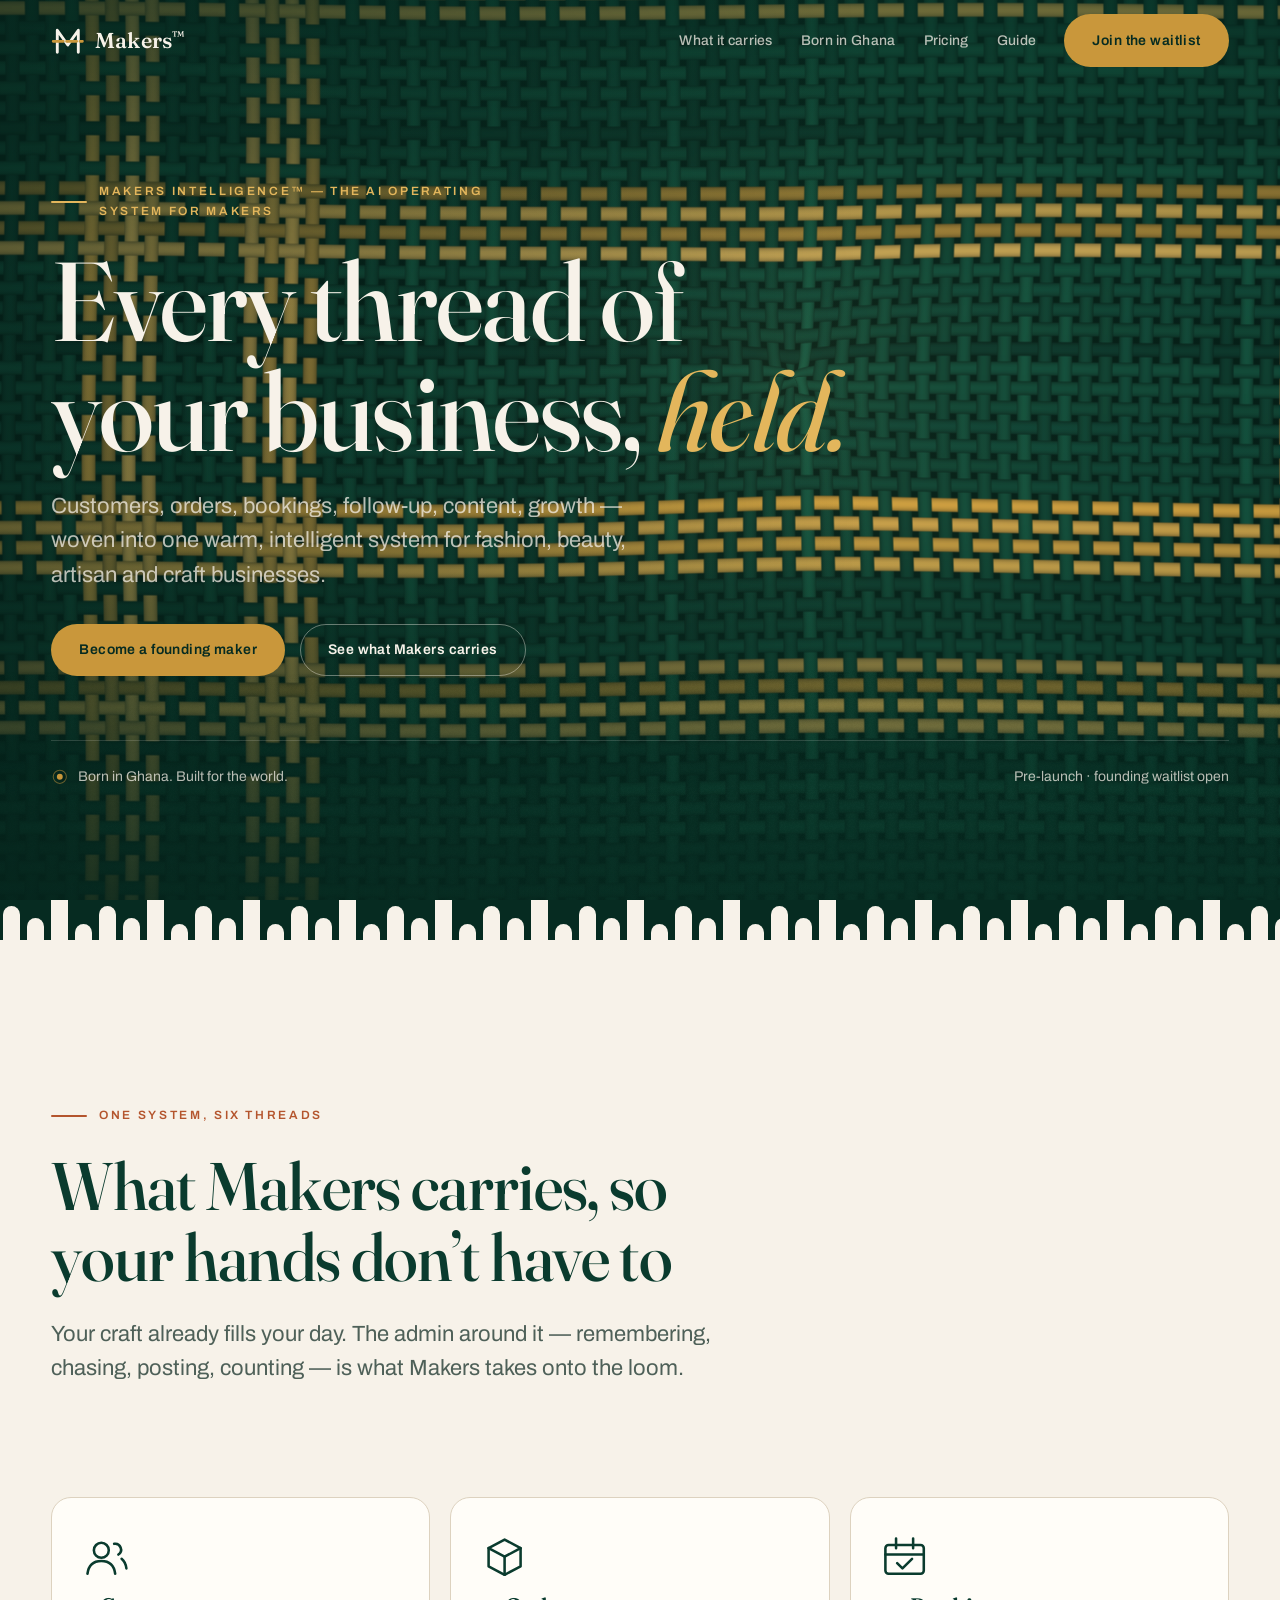
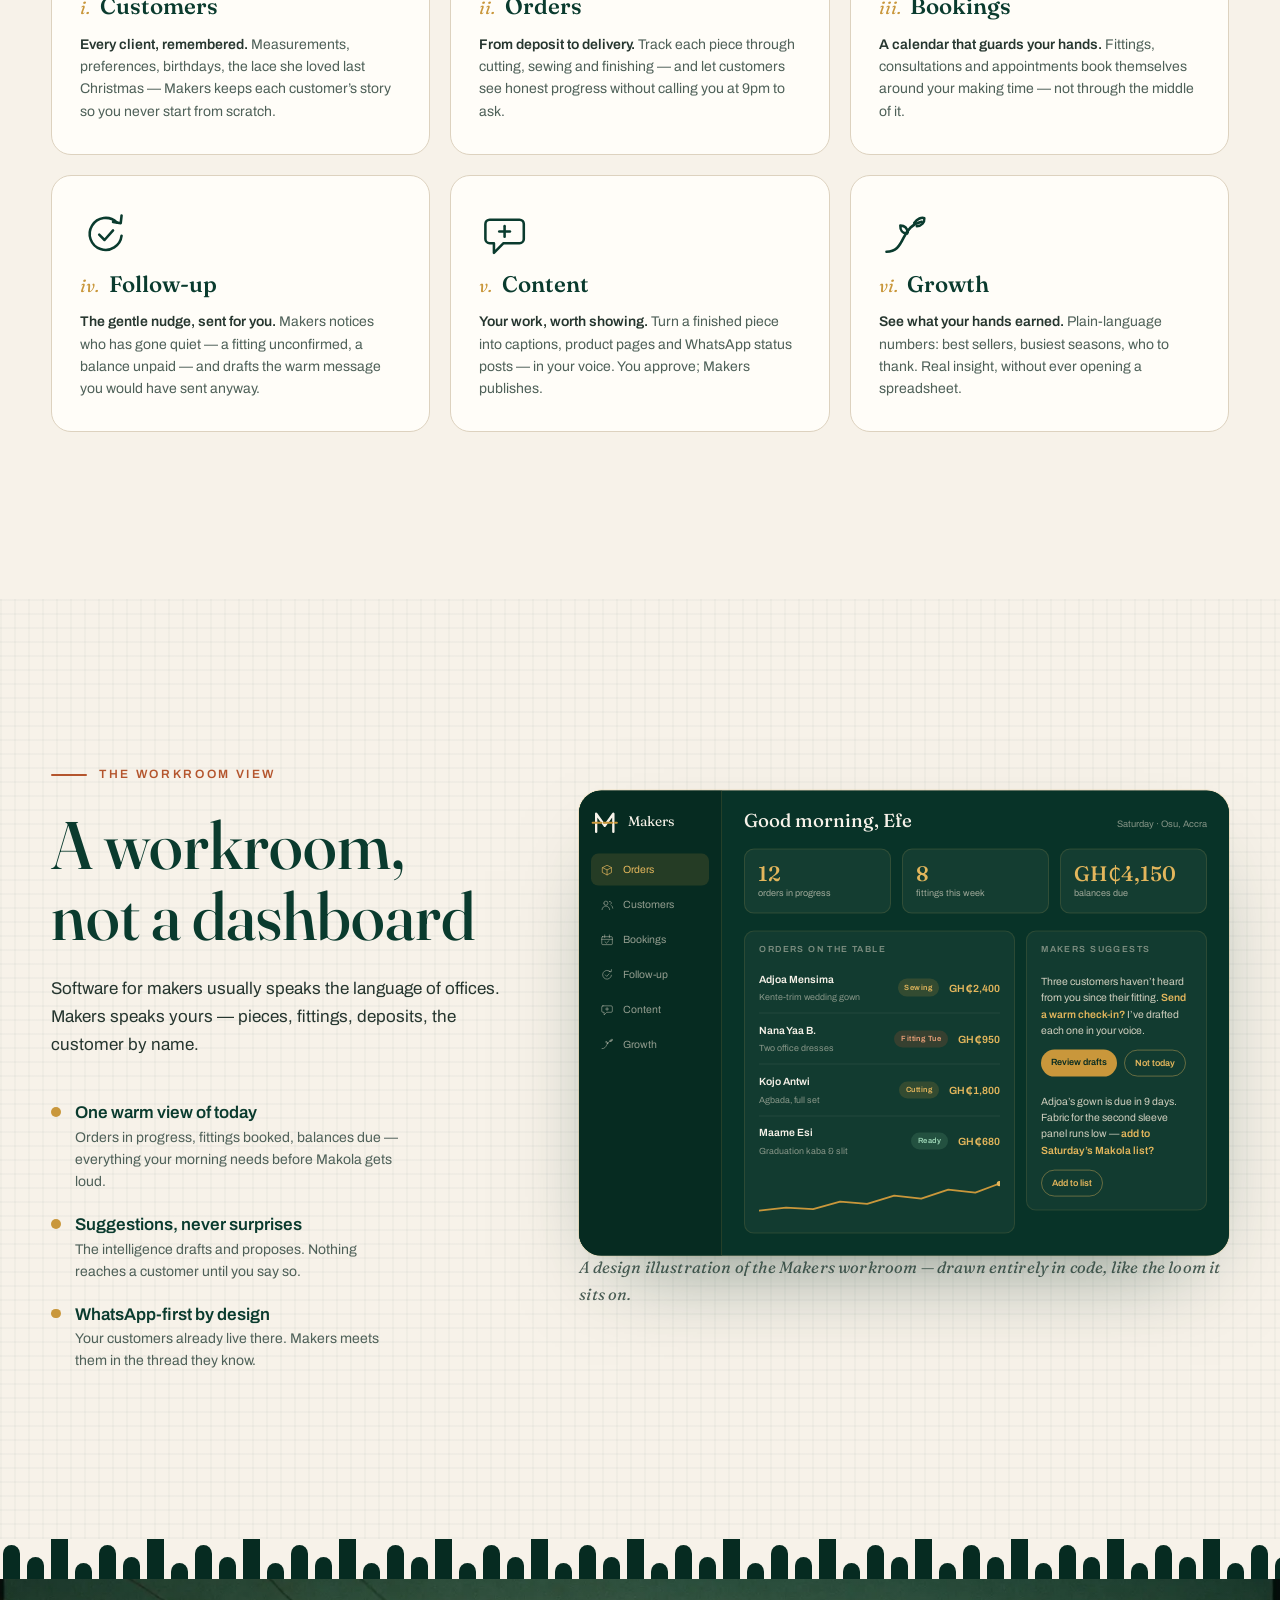
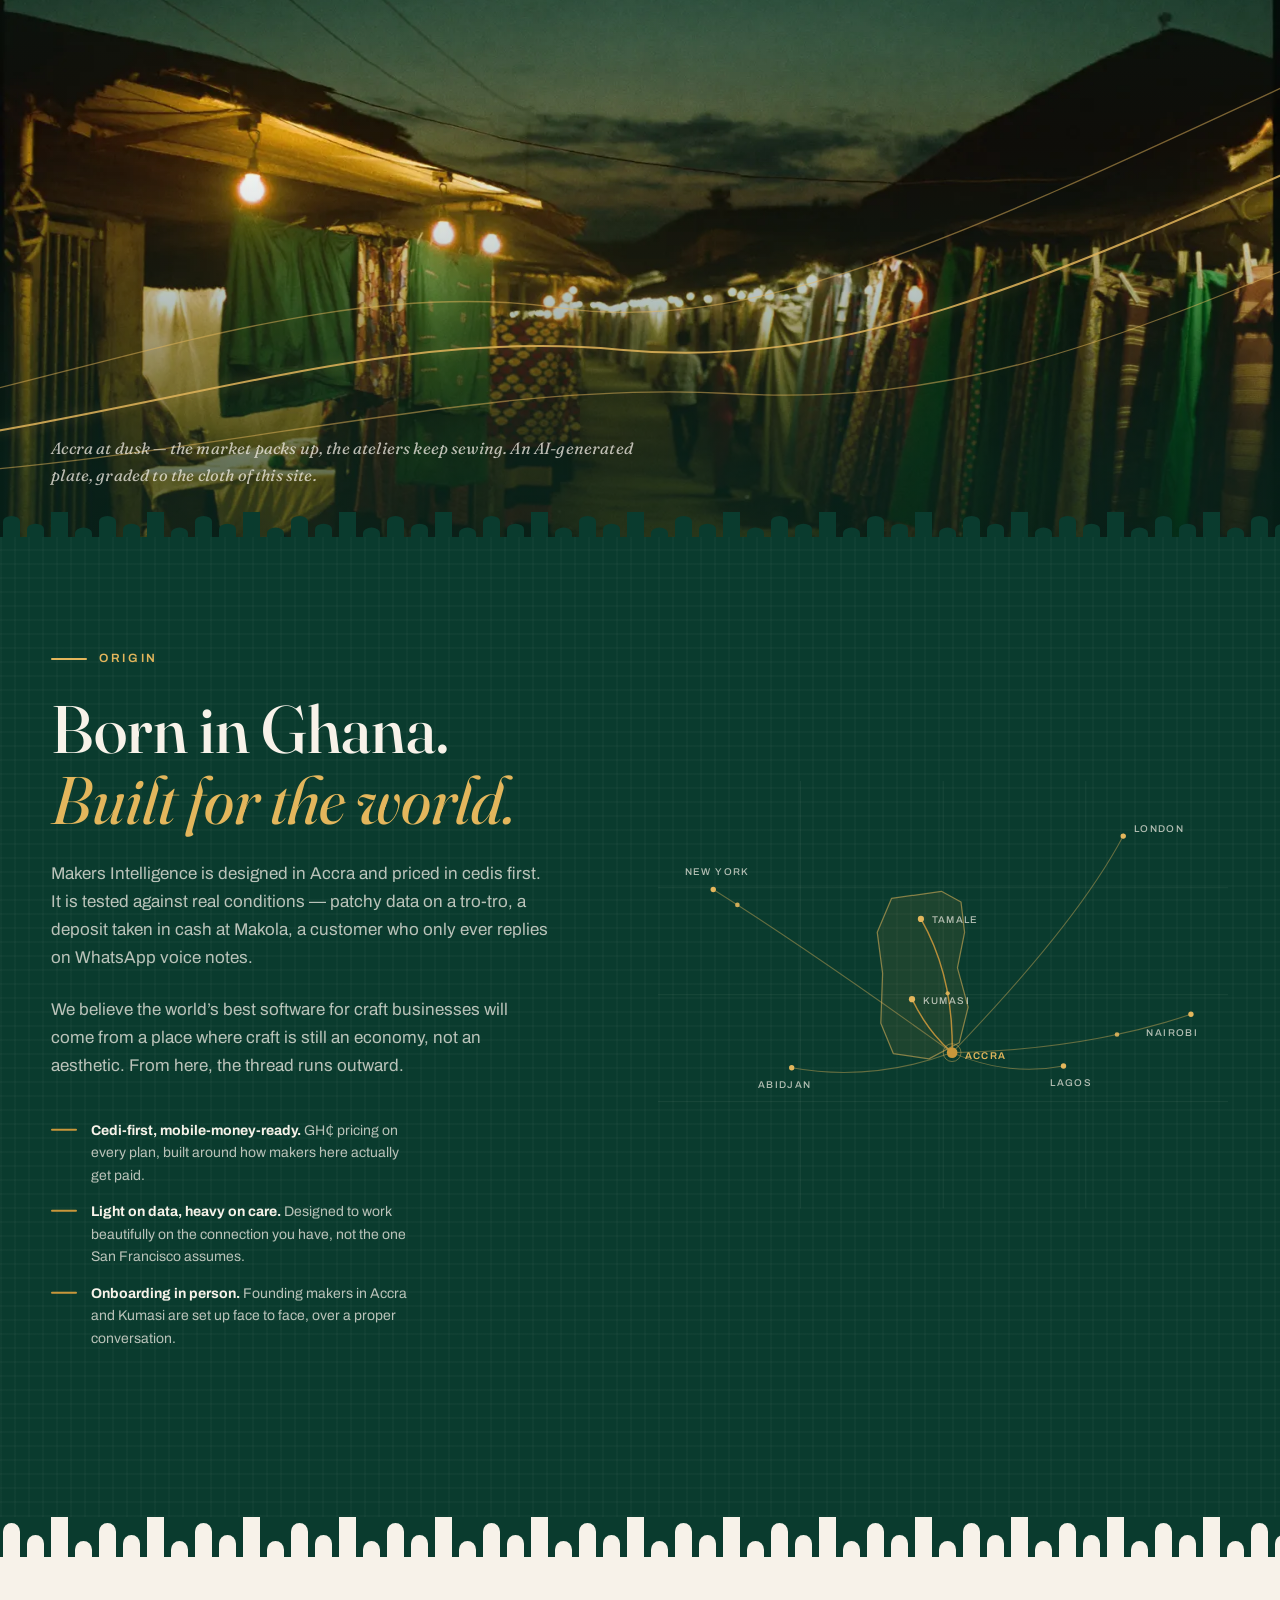
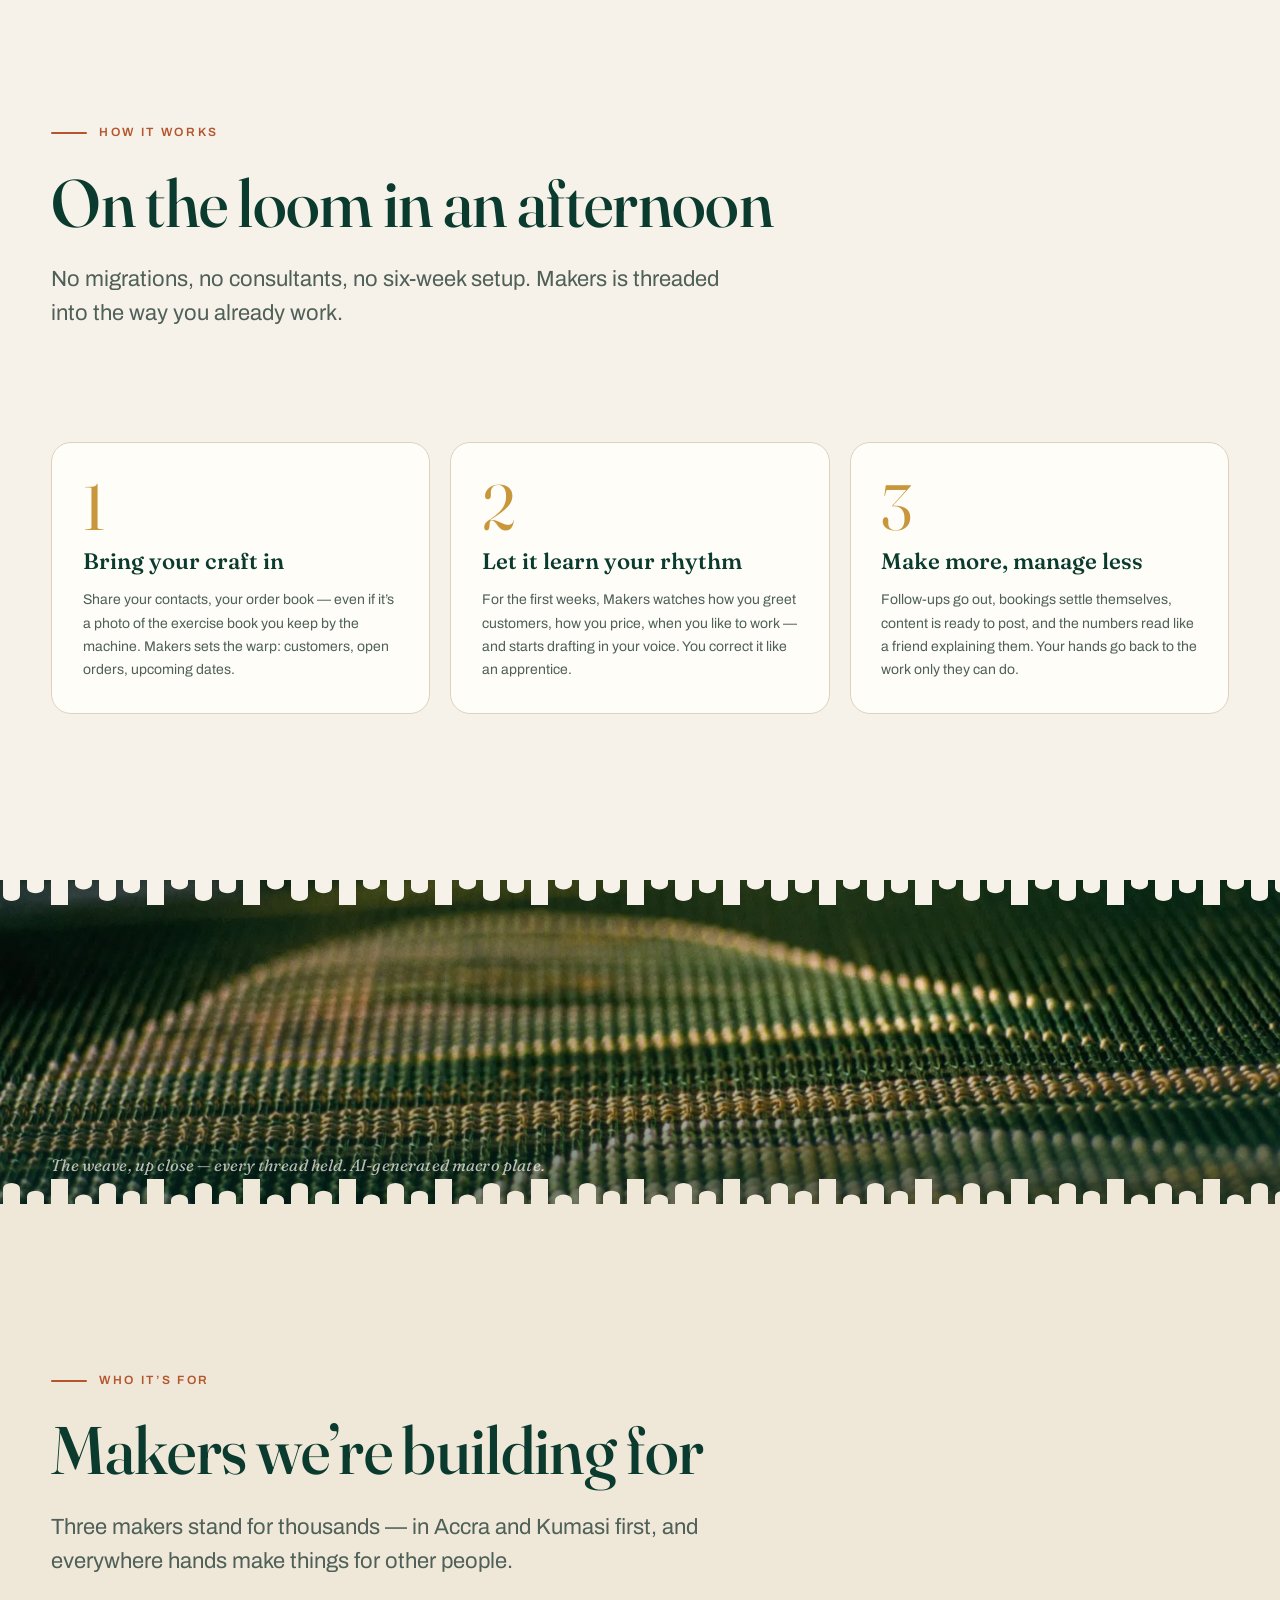
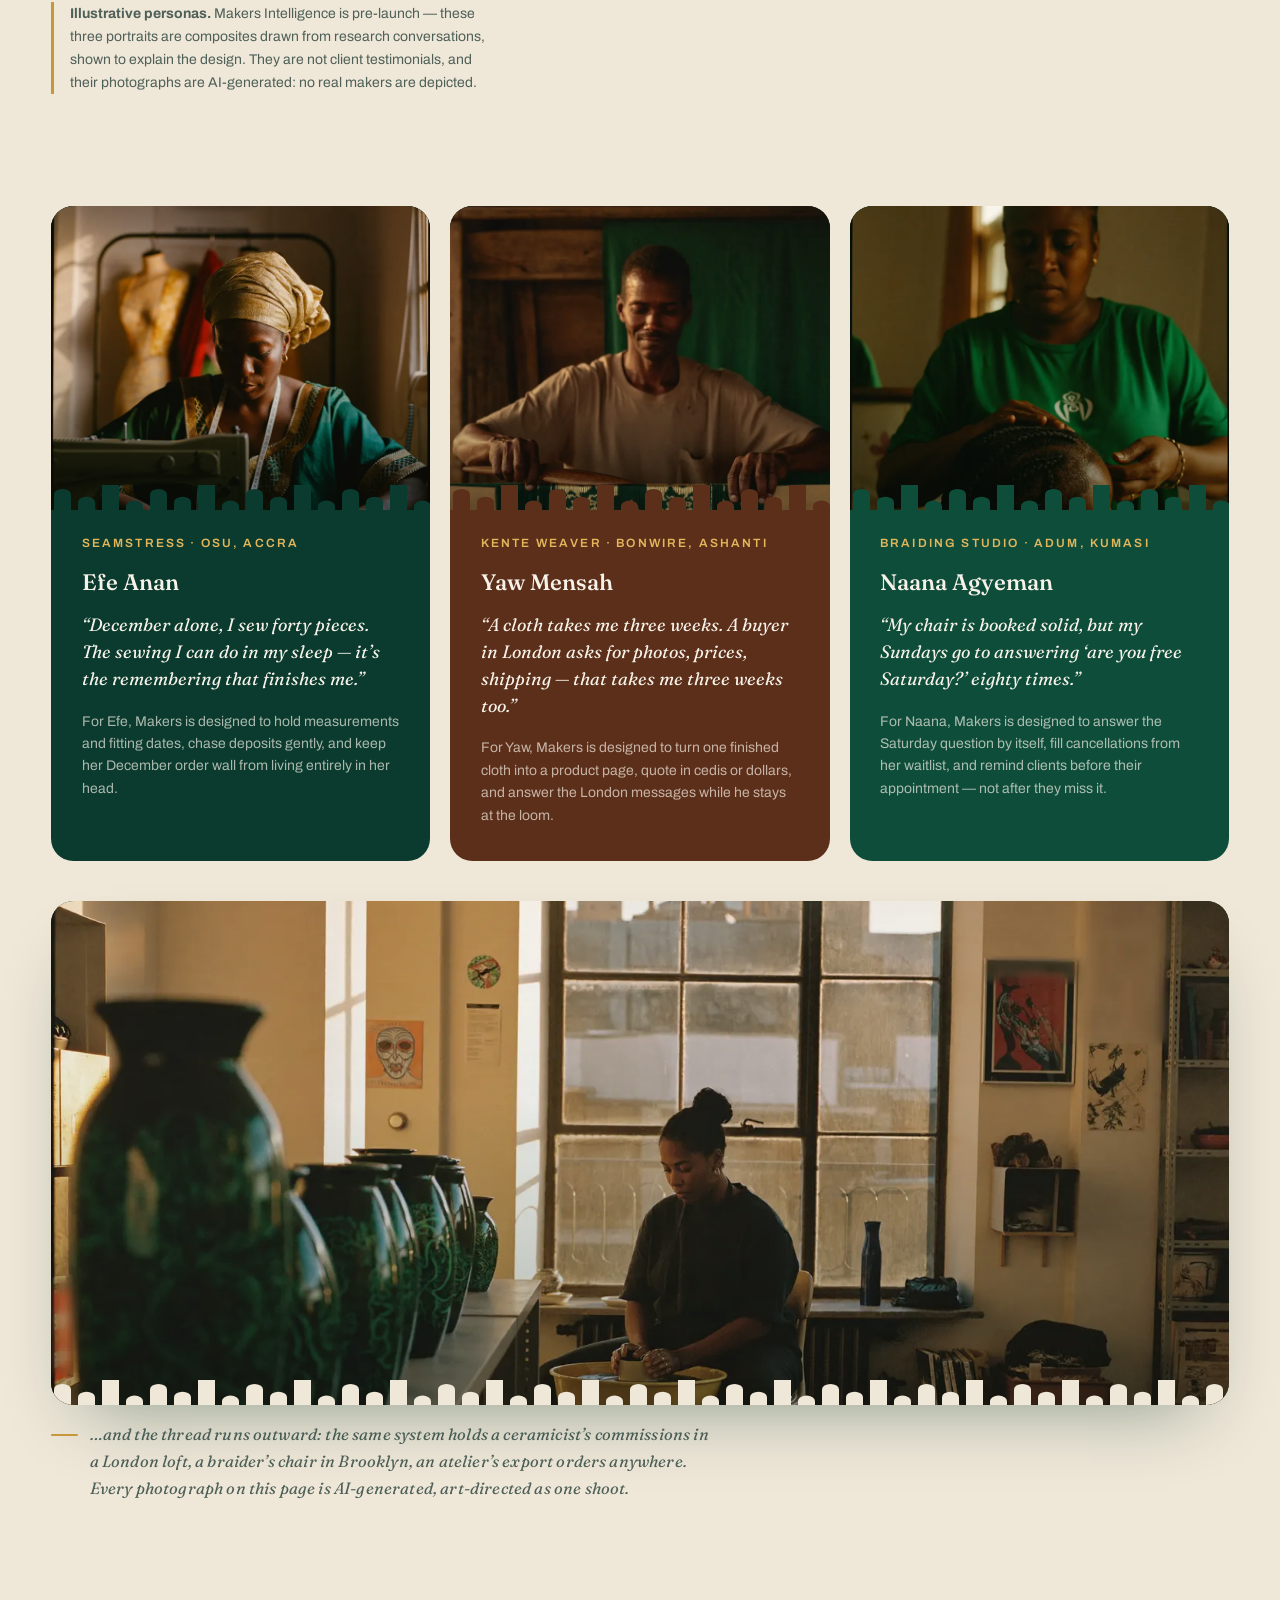
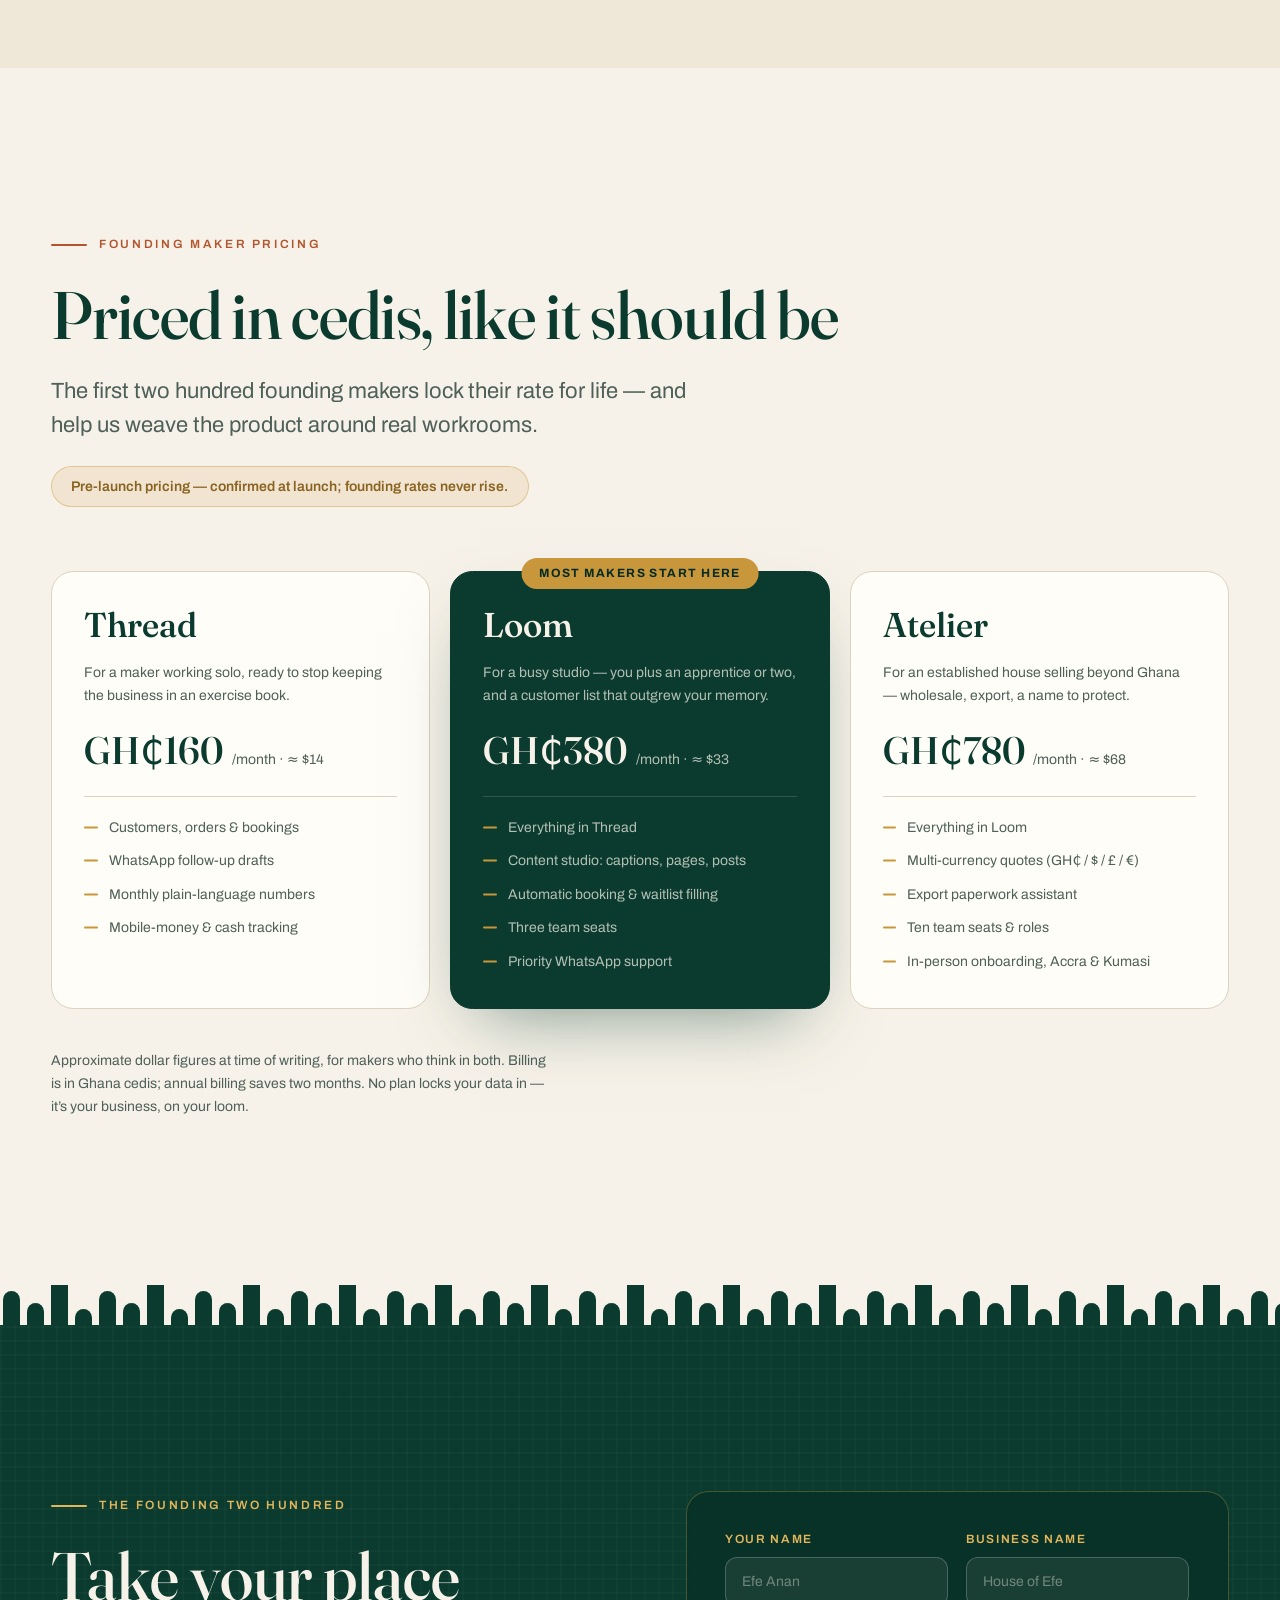
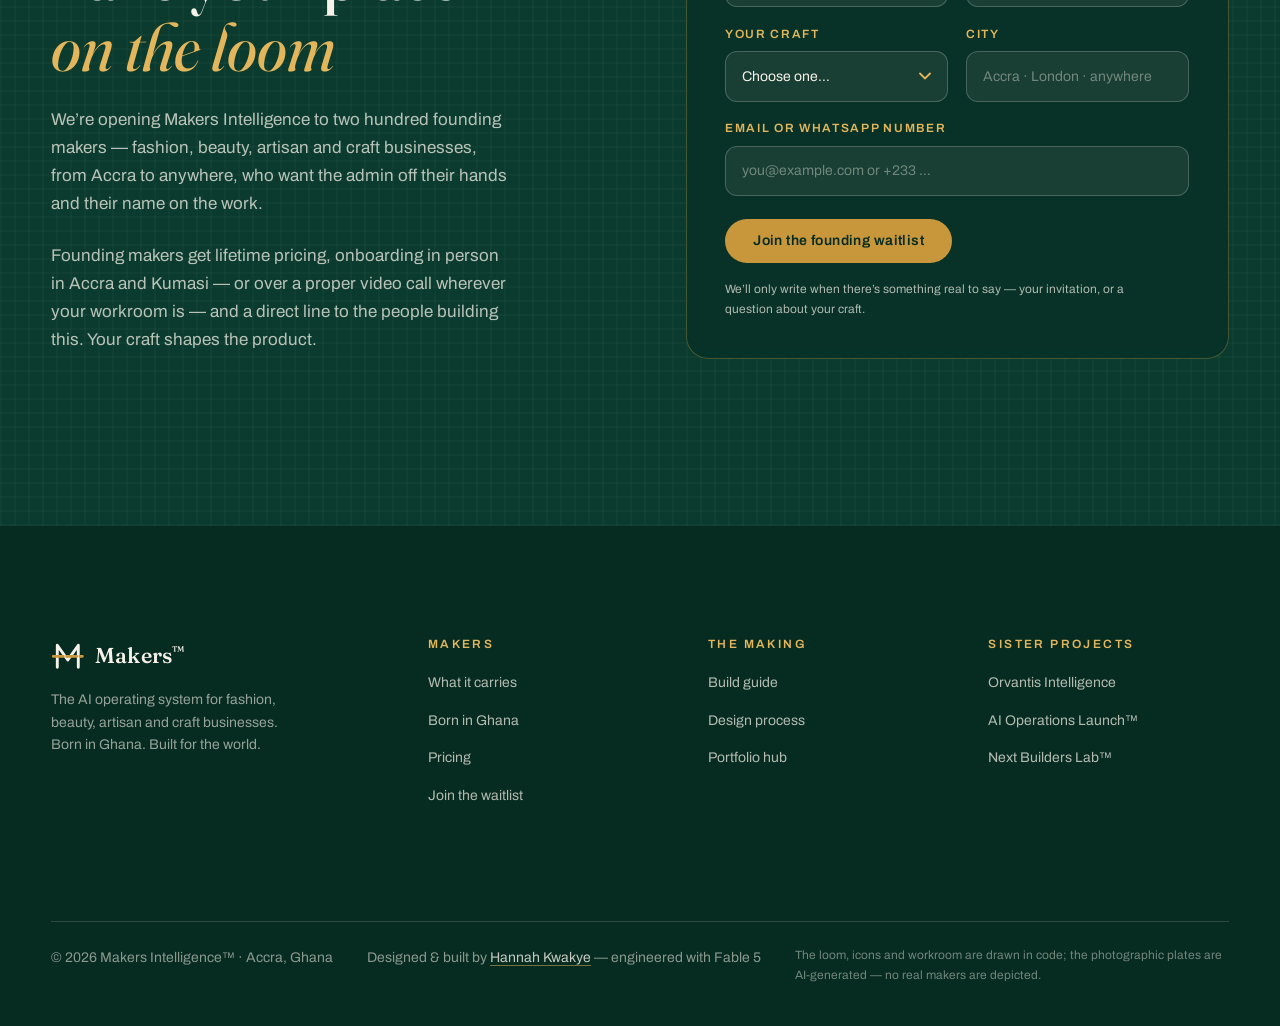
==== makers-intelligence/index.html @ a3311c50 "Restructure as four-brand monorepo; add Makers, Operational Hub, Next Builders Lab - orvantis-intell" ====
<!DOCTYPE html>
<html lang="en">
<head>
<meta charset="utf-8">
<meta name="viewport" content="width=device-width, initial-scale=1">
<title>Makers Intelligence™ — The AI operating system for makers</title>
<meta name="description" content="Customers, orders, bookings, follow-up, content and growth — woven into one warm, intelligent system for fashion, beauty, artisan and craft businesses. Born in Ghana. Built for the world.">
<meta property="og:title" content="Makers Intelligence™ — The AI operating system for makers">
<meta property="og:description" content="Every thread of your craft business, held in one warm system. Born in Ghana. Built for the world.">
<meta property="og:type" content="website">
<meta property="og:image" content="https://hk-makers-intelligence.netlify.app/assets/img/accra-dusk.webp">
<link rel="icon" href="data:image/svg+xml,%3Csvg xmlns='http://www.w3.org/2000/svg' viewBox='0 0 64 64'%3E%3Crect width='64' height='64' rx='14' fill='%230A3B2E'/%3E%3Cpath d='M14 50V16l18 24 18-24v34' fill='none' stroke='%23F7F2E9' stroke-width='5' stroke-linecap='round' stroke-linejoin='round'/%3E%3Cpath d='M6 33h14M26 33h18M50 33h8' fill='none' stroke='%23C9973B' stroke-width='4.5' stroke-linecap='round'/%3E%3C/svg%3E">
<link rel="preload" href="assets/fonts/fraunces.woff2" as="font" type="font/woff2" crossorigin>
<link rel="preload" href="assets/fonts/archivo.woff2" as="font" type="font/woff2" crossorigin>
<link rel="stylesheet" href="assets/css/main.css">
</head>
<body>
<a class="skip-link" href="#main">Skip to content</a>

<!-- ======= shared SVG defs: monogram + thread-drawn icon system ======= -->
<svg width="0" height="0" style="position:absolute" aria-hidden="true" focusable="false">
  <defs>
    <!-- loom-thread M monogram: the M is the warp, gold is the weft,
         passing over the uprights and under the diagonals -->
    <symbol id="mono" viewBox="0 0 64 64">
      <path d="M12 54V12l20 28 20-28v42" fill="none" stroke="currentColor" stroke-width="5.5" stroke-linecap="round" stroke-linejoin="round"/>
      <path d="M4 33h19.5M29.5 33H49M55 33h5" fill="none" stroke="#C9973B" stroke-width="5" stroke-linecap="round"/>
    </symbol>
    <!-- thread icons: one continuous stroke language, drawn-in on scroll -->
    <symbol id="ic-customers" viewBox="0 0 48 48">
      <path pathLength="1" d="M13 19a7 7 0 1 0 14 0 7 7 0 1 0-14 0"/>
      <path pathLength="1" d="M7 41c1-8 6-12 13-12s12 4 13 12"/>
      <path pathLength="1" d="M32 13a5.5 5.5 0 0 1 4 10m3 4c2.5 2 4 5 4.5 9"/>
    </symbol>
    <symbol id="ic-orders" viewBox="0 0 48 48">
      <path pathLength="1" d="M9 17l15-8 15 8v17l-15 8-15-8z"/>
      <path pathLength="1" d="M9 17l15 8 15-8"/>
      <path pathLength="1" d="M24 25v17"/>
    </symbol>
    <symbol id="ic-bookings" viewBox="0 0 48 48">
      <path pathLength="1" d="M9 14h30a3 3 0 0 1 3 3v21a3 3 0 0 1-3 3H9a3 3 0 0 1-3-3V17a3 3 0 0 1 3-3z"/>
      <path pathLength="1" d="M16 8v9m16-9v9M6 23h36"/>
      <path pathLength="1" d="M17 31l5 5 9-9"/>
    </symbol>
    <symbol id="ic-followup" viewBox="0 0 48 48">
      <path pathLength="1" d="M39 26a15 15 0 1 1-4.5-12.5"/>
      <path pathLength="1" d="M39 7l-.8 7.2L31 13"/>
      <path pathLength="1" d="M18 25l5 5 8-9"/>
    </symbol>
    <symbol id="ic-content" viewBox="0 0 48 48">
      <path pathLength="1" d="M10 11h28a4 4 0 0 1 4 4v14a4 4 0 0 1-4 4H23l-9 9v-9h-4a4 4 0 0 1-4-4V15a4 4 0 0 1 4-4z"/>
      <path pathLength="1" d="M24 17v10"/>
      <path pathLength="1" d="M19 22h10"/>
    </symbol>
    <symbol id="ic-growth" viewBox="0 0 48 48">
      <path pathLength="1" d="M7 41c9 0 12-5 16-13s8-13 17-15"/>
      <path pathLength="1" d="M33 14c3-4 7-5.5 9.5-4.5.3 4-2.5 7.5-7 7.5"/>
      <path pathLength="1" d="M27 23c-.6-4-3.4-6.4-7-6.5-.2 4 2 7.3 6.4 7.5"/>
    </symbol>
    <!-- small woven corner motif -->
    <symbol id="weave-motif" viewBox="0 0 96 96">
      <g fill="currentColor">
        <rect x="0" y="0" width="20" height="96" rx="8"/>
        <rect x="28" y="0" width="20" height="96" rx="8"/>
        <rect x="56" y="0" width="20" height="96" rx="8"/>
        <rect x="84" y="0" width="12" height="96" rx="6"/>
      </g>
      <g fill="#C9973B">
        <rect x="-2" y="28" width="100" height="18" rx="8"/>
        <rect x="-2" y="66" width="100" height="12" rx="6"/>
      </g>
    </symbol>
  </defs>
</svg>

<header class="site-head">
  <div class="wrap">
    <a class="brand" href="/" aria-label="Makers Intelligence — home">
      <svg aria-hidden="true"><use href="#mono"/></svg>
      <span class="wordmark">Makers<span class="tm">™</span></span>
    </a>
    <nav class="site-nav" aria-label="Main">
      <a href="#carries" class="nav-hide">What it carries</a>
      <a href="#ghana" class="nav-hide">Born in Ghana</a>
      <a href="#pricing" class="nav-hide">Pricing</a>
      <a href="/guide/" class="nav-hide">Guide</a>
      <a class="btn btn--gold" href="#waitlist">Join the waitlist</a>
    </nav>
  </div>
</header>

<main id="main">

  <!-- ================= HERO — the loom ================= -->
  <section class="hero" aria-label="Introduction">
    <canvas id="loom" class="hero-loom" aria-hidden="true"></canvas>
    <!-- static woven cloth for reduced-motion / no-WebGL -->
    <svg class="hero-fallback" aria-hidden="true" preserveAspectRatio="xMidYMid slice" viewBox="0 0 960 960">
      <defs>
        <pattern id="cloth" width="96" height="96" patternUnits="userSpaceOnUse">
          <rect width="96" height="96" fill="#041F18"/>
          <rect y="0" width="96" height="22" fill="#0D4132"/>
          <rect y="24" width="96" height="22" fill="#0F4C3A"/>
          <rect y="48" width="96" height="22" fill="#E3B65C"/>
          <rect y="72" width="96" height="22" fill="#0B3A2D"/>
          <rect x="0" width="22" height="96" fill="#0E4D3A"/>
          <rect x="24" width="22" height="96" fill="#0C4534"/>
          <rect x="48" width="22" height="96" fill="#C9973B"/>
          <rect x="72" width="22" height="96" fill="#0A3B2E"/>
          <rect x="22" y="0" width="26" height="22" fill="#0D4132"/>
          <rect x="70" y="0" width="26" height="22" fill="#0D4132"/>
          <rect x="-2" y="24" width="26" height="22" fill="#0F4C3A"/>
          <rect x="46" y="24" width="26" height="22" fill="#0F4C3A"/>
          <rect x="22" y="48" width="26" height="22" fill="#E3B65C"/>
          <rect x="70" y="48" width="26" height="22" fill="#E3B65C"/>
          <rect x="-2" y="72" width="26" height="22" fill="#0B3A2D"/>
          <rect x="46" y="72" width="26" height="22" fill="#0B3A2D"/>
        </pattern>
        <radialGradient id="clothvg" cx="50%" cy="45%" r="75%">
          <stop offset="0%" stop-color="#062B21" stop-opacity="0"/>
          <stop offset="100%" stop-color="#041F18" stop-opacity="0.75"/>
        </radialGradient>
      </defs>
      <rect width="960" height="960" fill="url(#cloth)"/>
      <rect width="960" height="960" fill="url(#clothvg)"/>
    </svg>
    <div class="hero-scrim" aria-hidden="true"></div>
    <div class="wrap hero-inner">
      <p class="eyebrow">Makers Intelligence™ — the AI operating system for makers</p>
      <h1>Every thread of your business, <em>held.</em></h1>
      <p class="lede">Customers, orders, bookings, follow-up, content, growth — woven into one warm, intelligent system for fashion, beauty, artisan and craft businesses.</p>
      <div class="hero-cta">
        <a class="btn btn--gold" href="#waitlist">Become a founding maker</a>
        <a class="btn btn--ghost" href="#carries">See what Makers carries</a>
      </div>
      <div class="hero-foot">
        <span class="origin">
          <svg viewBox="0 0 24 24" aria-hidden="true"><circle cx="12" cy="12" r="4" fill="#C9973B"/><circle cx="12" cy="12" r="9" fill="none" stroke="#C9973B" stroke-width="1.4" opacity="0.5"/></svg>
          Born in Ghana. Built for the world.
        </span>
        <span>Pre-launch · founding waitlist open</span>
      </div>
    </div>
  </section>

  <div class="weave-edge" style="--above:var(--emerald-deep);--below:var(--ivory)" aria-hidden="true"><i></i></div>

  <!-- ================= WHAT MAKERS CARRIES ================= -->
  <section class="band band--ivory section" id="carries" aria-labelledby="carries-h">
    <div class="wrap">
      <div class="section-head rv">
        <p class="eyebrow">One system, six threads</p>
        <h2 id="carries-h">What Makers carries, so your hands don’t have to</h2>
        <p class="lede">Your craft already fills your day. The admin around it — remembering, chasing, posting, counting — is what Makers takes onto the loom.</p>
      </div>
      <div class="carries-grid">
        <article class="carry rv">
          <svg class="t-icon draw" aria-hidden="true"><use href="#ic-customers"/></svg>
          <h3><span class="n">i.</span> Customers</h3>
          <p><strong>Every client, remembered.</strong> Measurements, preferences, birthdays, the lace she loved last Christmas — Makers keeps each customer’s story so you never start from scratch.</p>
        </article>
        <article class="carry rv" data-rv-d="1">
          <svg class="t-icon draw" aria-hidden="true"><use href="#ic-orders"/></svg>
          <h3><span class="n">ii.</span> Orders</h3>
          <p><strong>From deposit to delivery.</strong> Track each piece through cutting, sewing and finishing — and let customers see honest progress without calling you at 9pm to ask.</p>
        </article>
        <article class="carry rv" data-rv-d="2">
          <svg class="t-icon draw" aria-hidden="true"><use href="#ic-bookings"/></svg>
          <h3><span class="n">iii.</span> Bookings</h3>
          <p><strong>A calendar that guards your hands.</strong> Fittings, consultations and appointments book themselves around your making time — not through the middle of it.</p>
        </article>
        <article class="carry rv" data-rv-d="1">
          <svg class="t-icon draw" aria-hidden="true"><use href="#ic-followup"/></svg>
          <h3><span class="n">iv.</span> Follow-up</h3>
          <p><strong>The gentle nudge, sent for you.</strong> Makers notices who has gone quiet — a fitting unconfirmed, a balance unpaid — and drafts the warm message you would have sent anyway.</p>
        </article>
        <article class="carry rv" data-rv-d="2">
          <svg class="t-icon draw" aria-hidden="true"><use href="#ic-content"/></svg>
          <h3><span class="n">v.</span> Content</h3>
          <p><strong>Your work, worth showing.</strong> Turn a finished piece into captions, product pages and WhatsApp status posts — in your voice. You approve; Makers publishes.</p>
        </article>
        <article class="carry rv" data-rv-d="3">
          <svg class="t-icon draw" aria-hidden="true"><use href="#ic-growth"/></svg>
          <h3><span class="n">vi.</span> Growth</h3>
          <p><strong>See what your hands earned.</strong> Plain-language numbers: best sellers, busiest seasons, who to thank. Real insight, without ever opening a spreadsheet.</p>
        </article>
      </div>
    </div>
  </section>

  <!-- ================= PRODUCT MOMENT ================= -->
  <section class="band band--ivory band--texture section product" id="product" aria-labelledby="product-h">
    <div class="wrap product-grid">
      <div class="product-copy rv">
        <p class="eyebrow">The workroom view</p>
        <h2 id="product-h">A workroom, not a dashboard</h2>
        <p class="lede">Software for makers usually speaks the language of offices. Makers speaks yours — pieces, fittings, deposits, the customer by name.</p>
        <ul class="product-points">
          <li><span class="dot" aria-hidden="true"></span><span><strong>One warm view of today</strong> Orders in progress, fittings booked, balances due — everything your morning needs before Makola gets loud.</span></li>
          <li><span class="dot" aria-hidden="true"></span><span><strong>Suggestions, never surprises</strong> The intelligence drafts and proposes. Nothing reaches a customer until you say so.</span></li>
          <li><span class="dot" aria-hidden="true"></span><span><strong>WhatsApp-first by design</strong> Your customers already live there. Makers meets them in the thread they know.</span></li>
        </ul>
      </div>
      <div class="rv" data-rv-d="1">
        <div class="dash-frame plx" data-plx="0.045">
          <div class="dash" role="img" aria-label="Illustration of the Makers dashboard: morning greeting, order statistics, an orders list and an assistant suggestion">
            <div class="dash-side" aria-hidden="true">
              <span class="dash-brand"><svg><use href="#mono"/></svg>Makers</span>
              <nav class="dash-nav">
                <span class="on"><svg viewBox="0 0 48 48" class="t-icon"><use href="#ic-orders"/></svg>Orders</span>
                <span><svg viewBox="0 0 48 48" class="t-icon"><use href="#ic-customers"/></svg>Customers</span>
                <span><svg viewBox="0 0 48 48" class="t-icon"><use href="#ic-bookings"/></svg>Bookings</span>
                <span><svg viewBox="0 0 48 48" class="t-icon"><use href="#ic-followup"/></svg>Follow-up</span>
                <span><svg viewBox="0 0 48 48" class="t-icon"><use href="#ic-content"/></svg>Content</span>
                <span><svg viewBox="0 0 48 48" class="t-icon"><use href="#ic-growth"/></svg>Growth</span>
              </nav>
            </div>
            <div class="dash-main" aria-hidden="true">
              <div class="dash-hello">
                <h3>Good morning, Efe</h3>
                <time>Saturday · Osu, Accra</time>
              </div>
              <div class="dash-stats">
                <div class="dash-stat"><b>12</b><span>orders in progress</span></div>
                <div class="dash-stat"><b>8</b><span>fittings this week</span></div>
                <div class="dash-stat"><b>GH₵4,150</b><span>balances due</span></div>
              </div>
              <div class="dash-cols">
                <div class="dash-card">
                  <h4>Orders on the table</h4>
                  <div class="dash-row"><span class="who"><b>Adjoa Mensima</b><i>Kente-trim wedding gown</i></span><span class="dash-tag sew">Sewing</span><span class="amt">GH₵2,400</span></div>
                  <div class="dash-row"><span class="who"><b>Nana Yaa B.</b><i>Two office dresses</i></span><span class="dash-tag fit">Fitting Tue</span><span class="amt">GH₵950</span></div>
                  <div class="dash-row"><span class="who"><b>Kojo Antwi</b><i>Agbada, full set</i></span><span class="dash-tag sew">Cutting</span><span class="amt">GH₵1,800</span></div>
                  <div class="dash-row"><span class="who"><b>Maame Esi</b><i>Graduation kaba &amp; slit</i></span><span class="dash-tag done">Ready</span><span class="amt">GH₵680</span></div>
                  <svg class="dash-spark" viewBox="0 0 320 56" aria-hidden="true">
                    <polyline pathLength="1" points="0,44 36,40 72,42 108,32 144,35 180,24 216,28 252,16 288,20 320,8" fill="none" stroke="#C9973B" stroke-width="2.4" stroke-linecap="round" stroke-linejoin="round"/>
                    <circle cx="320" cy="8" r="3.4" fill="#E3B65C"/>
                  </svg>
                </div>
                <div class="dash-card dash-assist">
                  <h4>Makers suggests</h4>
                  <p class="msg">Three customers haven’t heard from you since their fitting. <em>Send a warm check-in?</em> I’ve drafted each one in your voice.</p>
                  <div class="acts"><span class="a1">Review drafts</span><span class="a2">Not today</span></div>
                  <p class="msg" style="margin-top:0.6em">Adjoa’s gown is due in 9 days. Fabric for the second sleeve panel runs low — <em>add to Saturday’s Makola list?</em></p>
                  <div class="acts"><span class="a2">Add to list</span></div>
                </div>
              </div>
            </div>
          </div>
        </div>
        <p class="caption-it dash-note">A design illustration of the Makers workroom — drawn entirely in code, like the loom it sits on.</p>
      </div>
    </div>
  </section>

  <div class="weave-edge" style="--above:var(--ivory);--below:var(--emerald-deep)" aria-hidden="true"><i></i></div>

  <!-- ================= BORN IN GHANA ================= -->
  <section class="band band--emerald band--texture section band--flush-top" id="ghana" aria-labelledby="ghana-h">
    <figure class="ghana-plate rv">
      <img src="assets/img/accra-dusk.webp"
           srcset="assets/img/accra-dusk-800.webp 800w, assets/img/accra-dusk.webp 1536w"
           sizes="100vw"
           width="1536" height="1024" loading="lazy" decoding="async"
           alt="A fabric market street in Accra at dusk: stalls hung with kente and wax-print cloth, a tailor's open atelier spilling warm light onto the street under a deep blue-green sky">
      <span class="grade" aria-hidden="true"></span>
      <svg class="ghana-thread-svg" viewBox="0 0 1440 560" preserveAspectRatio="xMidYMax slice" aria-hidden="true">
        <path class="gth" pathLength="1" d="M-30 470 C 260 430, 470 350, 700 372 S 1130 300, 1470 150"/>
        <path class="gth gth--soft" pathLength="1" d="M-30 500 C 300 480, 560 402, 810 416 S 1220 350, 1470 250"/>
        <path class="gth gth--soft" pathLength="1" d="M-30 436 C 220 380, 430 300, 640 330 S 1080 240, 1470 60"/>
      </svg>
      <figcaption class="caption-it">Accra at dusk — the market packs up, the ateliers keep sewing. An AI-generated plate, graded to the cloth of this site.</figcaption>
      <span class="plate-weave" style="--plate-below:var(--emerald)" aria-hidden="true"></span>
    </figure>
    <div class="wrap ghana-grid">
      <div class="ghana-copy rv">
        <p class="eyebrow">Origin</p>
        <h2 id="ghana-h">Born in Ghana. <em>Built for the world.</em></h2>
        <p>Makers Intelligence is designed in Accra and priced in cedis first. It is tested against real conditions — patchy data on a tro-tro, a deposit taken in cash at Makola, a customer who only ever replies on WhatsApp voice notes.</p>
        <p>We believe the world’s best software for craft businesses will come from a place where craft is still an economy, not an aesthetic. From here, the thread runs outward.</p>
        <ul class="ghana-facts">
          <li><span class="th" aria-hidden="true"></span><span><strong>Cedi-first, mobile-money-ready.</strong> GH₵ pricing on every plan, built around how makers here actually get paid.</span></li>
          <li><span class="th" aria-hidden="true"></span><span><strong>Light on data, heavy on care.</strong> Designed to work beautifully on the connection you have, not the one San Francisco assumes.</span></li>
          <li><span class="th" aria-hidden="true"></span><span><strong>Onboarding in person.</strong> Founding makers in Accra and Kumasi are set up face to face, over a proper conversation.</span></li>
        </ul>
      </div>
      <div class="rv" data-rv-d="1">
        <svg class="map-thread plx" data-plx="0.035" viewBox="0 0 640 480" role="img" aria-label="A stylized map: threads run from Accra to Kumasi and Tamale, then outward to Abidjan, Lagos, London, New York and Nairobi">
          <g aria-hidden="true">
            <line class="grid-line" x1="0" y1="120" x2="640" y2="120"/>
            <line class="grid-line" x1="0" y1="240" x2="640" y2="240"/>
            <line class="grid-line" x1="0" y1="360" x2="640" y2="360"/>
            <line class="grid-line" x1="160" y1="0" x2="160" y2="480"/>
            <line class="grid-line" x1="320" y1="0" x2="320" y2="480"/>
            <line class="grid-line" x1="480" y1="0" x2="480" y2="480"/>
          </g>
          <!-- stylized Ghana -->
          <path class="ghana" d="M262 132l56-8 22 12 4 34-8 40 12 44-10 40-34 18-40-6-14-34 2-56-6-46z"/>
          <!-- threads outward from Accra -->
          <path class="arc" pathLength="1" d="M330 305Q303 282 285 245"/>
          <path class="arc" pathLength="1" d="M330 305Q332 220 295 155"/>
          <path class="arc arc--soft" pathLength="1" d="M330 305Q240 338 150 322"/>
          <path class="arc arc--soft" pathLength="1" d="M330 305Q392 332 455 320"/>
          <path class="arc arc--soft" pathLength="1" d="M330 305Q470 160 522 62"/>
          <path class="arc arc--soft" pathLength="1" d="M330 305Q170 190 62 122"/>
          <path class="arc arc--soft" pathLength="1" d="M330 305Q480 302 598 262"/>
          <!-- weft packets: shuttles carrying the thread outward (started by JS) -->
          <g aria-hidden="true">
            <circle class="packet" r="2.6">
              <animateMotion dur="5.2s" repeatCount="indefinite" begin="indefinite" path="M330 305Q470 160 522 62" keyPoints="0;1;1" keyTimes="0;0.55;1" calcMode="linear"/>
            </circle>
            <circle class="packet" r="2.6">
              <animateMotion dur="6.4s" repeatCount="indefinite" begin="indefinite" path="M330 305Q170 190 62 122" keyPoints="0;1;1" keyTimes="0;0.5;1" calcMode="linear"/>
            </circle>
            <circle class="packet" r="2.6">
              <animateMotion dur="5.8s" repeatCount="indefinite" begin="indefinite" path="M330 305Q480 302 598 262" keyPoints="0;1;1" keyTimes="0;0.5;1" calcMode="linear"/>
            </circle>
            <circle class="packet" r="2.4">
              <animateMotion dur="4.6s" repeatCount="indefinite" begin="indefinite" path="M330 305Q332 220 295 155" keyPoints="0;1;1" keyTimes="0;0.55;1" calcMode="linear"/>
            </circle>
          </g>
          <!-- nodes -->
          <circle class="halo" cx="330" cy="305" r="10"/>
          <circle class="node node--home" cx="330" cy="305" r="6"/>
          <circle class="node" cx="285" cy="245" r="3.5"/>
          <circle class="node" cx="295" cy="155" r="3.5"/>
          <circle class="node" cx="150" cy="322" r="3"/>
          <circle class="node" cx="455" cy="320" r="3"/>
          <circle class="node" cx="522" cy="62" r="3"/>
          <circle class="node" cx="62" cy="122" r="3"/>
          <circle class="node" cx="598" cy="262" r="3"/>
          <text class="t-home" x="344" y="312">Accra</text>
          <text x="297" y="250">Kumasi</text>
          <text x="307" y="160">Tamale</text>
          <text x="112" y="345">Abidjan</text>
          <text x="440" y="343">Lagos</text>
          <text x="534" y="58">London</text>
          <text x="30" y="106">New York</text>
          <text x="548" y="286">Nairobi</text>
        </svg>
      </div>
    </div>
  </section>

  <div class="weave-edge" style="--above:var(--emerald);--below:var(--ivory)" aria-hidden="true"><i></i></div>

  <!-- ================= HOW IT WORKS ================= -->
  <section class="band band--ivory section" id="how" aria-labelledby="how-h">
    <div class="wrap">
      <div class="section-head rv">
        <p class="eyebrow">How it works</p>
        <h2 id="how-h">On the loom in an afternoon</h2>
        <p class="lede">No migrations, no consultants, no six-week setup. Makers is threaded into the way you already work.</p>
      </div>
      <div class="steps">
        <article class="step rv">
          <span class="num" aria-hidden="true">1</span>
          <h3>Bring your craft in</h3>
          <p>Share your contacts, your order book — even if it’s a photo of the exercise book you keep by the machine. Makers sets the warp: customers, open orders, upcoming dates.</p>
        </article>
        <article class="step rv" data-rv-d="1">
          <span class="num" aria-hidden="true">2</span>
          <h3>Let it learn your rhythm</h3>
          <p>For the first weeks, Makers watches how you greet customers, how you price, when you like to work — and starts drafting in your voice. You correct it like an apprentice.</p>
        </article>
        <article class="step rv" data-rv-d="2">
          <span class="num" aria-hidden="true">3</span>
          <h3>Make more, manage less</h3>
          <p>Follow-ups go out, bookings settle themselves, content is ready to post, and the numbers read like a friend explaining them. Your hands go back to the work only they can do.</p>
        </article>
      </div>
    </div>
  </section>

  <!-- ================= MACRO TEXTURE BAND ================= -->
  <figure class="texture-band rv">
    <span class="plate-weave plate-weave--top" style="--plate-below:var(--ivory)" aria-hidden="true"></span>
    <img src="assets/img/kente-macro.webp"
         srcset="assets/img/kente-macro-800.webp 800w, assets/img/kente-macro.webp 1536w"
         sizes="100vw"
         width="1536" height="1024" loading="lazy" decoding="async"
         alt="Macro photograph of handwoven kente cloth on the loom: interlaced emerald, gold and ivory threads catching low golden light">
    <span class="grade" aria-hidden="true"></span>
    <figcaption class="caption-it">The weave, up close — every thread held. AI-generated macro plate.</figcaption>
    <span class="plate-weave" style="--plate-below:var(--ivory-2)" aria-hidden="true"></span>
  </figure>

  <!-- ================= MAKER STORIES ================= -->
  <section class="band band--ivory2 section" id="stories" aria-labelledby="stories-h">
    <div class="wrap">
      <div class="section-head rv">
        <p class="eyebrow">Who it’s for</p>
        <h2 id="stories-h">Makers we’re building for</h2>
        <p class="lede">Three makers stand for thousands — in Accra and Kumasi first, and everywhere hands make things for other people.</p>
        <p class="stories-note"><strong>Illustrative personas.</strong> Makers Intelligence is pre-launch — these three portraits are composites drawn from research conversations, shown to explain the design. They are not client testimonials, and their photographs are AI-generated: no real makers are depicted.</p>
      </div>
      <div class="stories">
        <article class="story rv">
          <figure class="story-plate">
            <img src="assets/img/efe-800.webp"
                 srcset="assets/img/efe-800.webp 800w, assets/img/efe.webp 1280w"
                 sizes="(min-width: 940px) 30vw, 92vw"
                 width="1280" height="1920" loading="lazy" decoding="async"
                 alt="A seamstress at her machine in a small Accra atelier, guiding an emerald gown with kente trim under the needle in golden-hour light — an AI-generated portrait of the illustrative persona Efe">
            <span class="plate-weave" aria-hidden="true"></span>
          </figure>
          <div class="story-body">
            <p class="who">Seamstress · Osu, Accra</p>
            <h3>Efe Anan</h3>
            <blockquote>“December alone, I sew forty pieces. The sewing I can do in my sleep — it’s the remembering that finishes me.”</blockquote>
            <p class="uses">For Efe, Makers is designed to hold measurements and fitting dates, chase deposits gently, and keep her December order wall from living entirely in her head.</p>
          </div>
        </article>
        <article class="story story--clay rv" data-rv-d="1">
          <figure class="story-plate">
            <img src="assets/img/yaw-800.webp"
                 srcset="assets/img/yaw-800.webp 800w, assets/img/yaw.webp 1280w"
                 sizes="(min-width: 940px) 30vw, 92vw"
                 width="1280" height="1920" loading="lazy" decoding="async"
                 alt="A kente weaver at his wooden strip loom, shuttle mid-throw through taut warp threads as an emerald-and-gold strip forms — an AI-generated portrait of the illustrative persona Yaw">
            <span class="plate-weave" aria-hidden="true"></span>
          </figure>
          <div class="story-body">
            <p class="who">Kente weaver · Bonwire, Ashanti</p>
            <h3>Yaw Mensah</h3>
            <blockquote>“A cloth takes me three weeks. A buyer in London asks for photos, prices, shipping — that takes me three weeks too.”</blockquote>
            <p class="uses">For Yaw, Makers is designed to turn one finished cloth into a product page, quote in cedis or dollars, and answer the London messages while he stays at the loom.</p>
          </div>
        </article>
        <article class="story story--forest rv" data-rv-d="2">
          <figure class="story-plate">
            <img src="assets/img/naana-800.webp"
                 srcset="assets/img/naana-800.webp 800w, assets/img/naana.webp 1280w"
                 sizes="(min-width: 940px) 30vw, 92vw"
                 width="1280" height="1920" loading="lazy" decoding="async"
                 alt="A braider working behind a seated client in her studio, fingers mid-braid in warm window light — an AI-generated portrait of the illustrative persona Naana">
            <span class="plate-weave" aria-hidden="true"></span>
          </figure>
          <div class="story-body">
            <p class="who">Braiding studio · Adum, Kumasi</p>
            <h3>Naana Agyeman</h3>
            <blockquote>“My chair is booked solid, but my Sundays go to answering ‘are you free Saturday?’ eighty times.”</blockquote>
            <p class="uses">For Naana, Makers is designed to answer the Saturday question by itself, fill cancellations from her waitlist, and remind clients before their appointment — not after they miss it.</p>
          </div>
        </article>
      </div>
      <figure class="plate-fig stories-wide rv">
        <div class="plate" style="--plate-below:var(--ivory-2)">
          <img src="assets/img/studio-800.webp"
               srcset="assets/img/studio-800.webp 800w, assets/img/studio.webp 1536w"
               sizes="(min-width: 1200px) 74rem, 92vw"
               width="1536" height="1024" loading="lazy" decoding="async"
               alt="A ceramicist of the diaspora at her potter's wheel in a loft studio, shelves of emerald-glazed vessels behind her and low evening light through tall windows — an AI-generated plate">
          <span class="plate-weave" aria-hidden="true"></span>
        </div>
        <figcaption class="caption-it plate-cap">…and the thread runs outward: the same system holds a ceramicist’s commissions in a London loft, a braider’s chair in Brooklyn, an atelier’s export orders anywhere. Every photograph on this page is AI-generated, art-directed as one shoot.</figcaption>
      </figure>
    </div>
  </section>

  <!-- ================= PRICING ================= -->
  <section class="band band--ivory section pricing-band" id="pricing" aria-labelledby="pricing-h">
    <div class="wrap">
      <div class="section-head rv">
        <p class="eyebrow">Founding maker pricing</p>
        <h2 id="pricing-h">Priced in cedis, like it should be</h2>
        <p class="lede">The first two hundred founding makers lock their rate for life — and help us weave the product around real workrooms.</p>
        <p><span class="founding-note">Pre-launch pricing — confirmed at launch; founding rates never rise.</span></p>
      </div>
      <div class="tiers">
        <article class="tier rv">
          <h3>Thread</h3>
          <p class="for">For a maker working solo, ready to stop keeping the business in an exercise book.</p>
          <p class="price"><b>GH₵160</b><span>/month · ≈ $14</span></p>
          <ul>
            <li>Customers, orders &amp; bookings</li>
            <li>WhatsApp follow-up drafts</li>
            <li>Monthly plain-language numbers</li>
            <li>Mobile-money &amp; cash tracking</li>
          </ul>
        </article>
        <article class="tier tier--featured rv" data-rv-d="1">
          <span class="flag">Most makers start here</span>
          <h3>Loom</h3>
          <p class="for">For a busy studio — you plus an apprentice or two, and a customer list that outgrew your memory.</p>
          <p class="price"><b>GH₵380</b><span>/month · ≈ $33</span></p>
          <ul>
            <li>Everything in Thread</li>
            <li>Content studio: captions, pages, posts</li>
            <li>Automatic booking &amp; waitlist filling</li>
            <li>Three team seats</li>
            <li>Priority WhatsApp support</li>
          </ul>
        </article>
        <article class="tier rv" data-rv-d="2">
          <h3>Atelier</h3>
          <p class="for">For an established house selling beyond Ghana — wholesale, export, a name to protect.</p>
          <p class="price"><b>GH₵780</b><span>/month · ≈ $68</span></p>
          <ul>
            <li>Everything in Loom</li>
            <li>Multi-currency quotes (GH₵ / $ / £ / €)</li>
            <li>Export paperwork assistant</li>
            <li>Ten team seats &amp; roles</li>
            <li>In-person onboarding, Accra &amp; Kumasi</li>
          </ul>
        </article>
      </div>
      <p class="pricing-fine rv">Approximate dollar figures at time of writing, for makers who think in both. Billing is in Ghana cedis; annual billing saves two months. No plan locks your data in — it’s your business, on your loom.</p>
    </div>
  </section>

  <div class="weave-edge" style="--above:var(--ivory);--below:var(--emerald)" aria-hidden="true"><i></i></div>

  <!-- ================= WAITLIST ================= -->
  <section class="band band--emerald band--texture section waitlist" id="waitlist" aria-labelledby="waitlist-h">
    <div class="wrap waitlist-grid">
      <div class="waitlist-copy rv">
        <p class="eyebrow">The founding two hundred</p>
        <h2 id="waitlist-h">Take your place <em>on the loom</em></h2>
        <p>We’re opening Makers Intelligence to two hundred founding makers — fashion, beauty, artisan and craft businesses, from Accra to anywhere, who want the admin off their hands and their name on the work.</p>
        <p>Founding makers get lifetime pricing, onboarding in person in Accra and Kumasi — or over a proper video call wherever your workroom is — and a direct line to the people building this. Your craft shapes the product.</p>
      </div>
      <div class="rv" data-rv-d="1">
        <form class="wl-form" name="waitlist" method="POST" action="/?success" data-netlify="true" netlify-honeypot="weft-field">
          <input type="hidden" name="form-name" value="waitlist">
          <p class="hp-field" aria-hidden="true">
            <label>Leave this field empty: <input name="weft-field" tabindex="-1" autocomplete="off"></label>
          </p>
          <div class="row row--2">
            <div class="field">
              <label for="wl-name">Your name</label>
              <input id="wl-name" name="name" type="text" autocomplete="name" required placeholder="Efe Anan">
            </div>
            <div class="field">
              <label for="wl-biz">Business name</label>
              <input id="wl-biz" name="business" type="text" autocomplete="organization" required placeholder="House of Efe">
            </div>
          </div>
          <div class="row row--2">
            <div class="field">
              <label for="wl-craft">Your craft</label>
              <select id="wl-craft" name="craft" required>
                <option value="" selected disabled>Choose one…</option>
                <option>Fashion &amp; tailoring</option>
                <option>Hair &amp; beauty</option>
                <option>Weaving &amp; textiles</option>
                <option>Leather &amp; accessories</option>
                <option>Skincare &amp; body care</option>
                <option>Jewellery &amp; metalwork</option>
                <option>Another craft entirely</option>
              </select>
            </div>
            <div class="field">
              <label for="wl-city">City</label>
              <input id="wl-city" name="city" type="text" autocomplete="address-level2" required placeholder="Accra · London · anywhere">
            </div>
          </div>
          <div class="field">
            <label for="wl-email">Email or WhatsApp number</label>
            <input id="wl-email" name="contact" type="text" autocomplete="email" required placeholder="you@example.com or +233 …">
          </div>
          <button class="btn btn--gold" type="submit">Join the founding waitlist</button>
          <p class="fine">We’ll only write when there’s something real to say — your invitation, or a question about your craft.</p>
        </form>
        <div class="wl-success" role="status">
          <p><strong>You’re on the loom.</strong> Thank you — we’ve saved your place among the founding two hundred. Expect a personal note from us, not a newsletter blast, when your invitation is ready.</p>
        </div>
      </div>
    </div>
  </section>

</main>

<!-- ================= FOOTER ================= -->
<footer class="site-foot">
  <div class="wrap">
    <div class="foot-grid">
      <div class="foot-brand">
        <a class="brand" href="/" aria-label="Makers Intelligence — home">
          <svg aria-hidden="true"><use href="#mono"/></svg>
          <span class="wordmark">Makers<span class="tm">™</span></span>
        </a>
        <p>The AI operating system for fashion, beauty, artisan and craft businesses. Born in Ghana. Built for the world.</p>
      </div>
      <nav class="foot-col" aria-label="Site">
        <h4>Makers</h4>
        <ul>
          <li><a href="#carries">What it carries</a></li>
          <li><a href="#ghana">Born in Ghana</a></li>
          <li><a href="#pricing">Pricing</a></li>
          <li><a href="#waitlist">Join the waitlist</a></li>
        </ul>
      </nav>
      <nav class="foot-col" aria-label="The making of this site">
        <h4>The making</h4>
        <ul>
          <li><a href="/guide/">Build guide</a></li>
          <li><a href="/process/">Design process</a></li>
          <li><a href="https://hannah-kwakye.netlify.app" rel="noopener">Portfolio hub</a></li>
        </ul>
      </nav>
      <nav class="foot-col" aria-label="Sister projects">
        <h4>Sister projects</h4>
        <ul>
          <li><a href="https://hk-orvantis-intelligence.netlify.app" rel="noopener">Orvantis Intelligence</a></li>
          <li><a href="https://hk-ai-operations-launch.netlify.app" rel="noopener">AI Operations Launch™</a></li>
          <li><a href="https://hk-next-builders-lab.netlify.app" rel="noopener">Next Builders Lab™</a></li>
        </ul>
      </nav>
    </div>
    <div class="foot-base">
      <p>© <span id="yr">2026</span> Makers Intelligence™ · Accra, Ghana</p>
      <p class="foot-honesty">The loom, icons and workroom are drawn in code; the photographic plates are AI-generated — no real makers are depicted.</p>
      <p>Designed &amp; built by <a href="https://hannah-kwakye.netlify.app" rel="noopener">Hannah Kwakye</a> — engineered with Fable&nbsp;5</p>
    </div>
  </div>
</footer>

<script src="assets/js/loom.js" defer></script>
<script src="assets/js/main.js" defer></script>
</body>
</html>
---- makers-intelligence/assets/css/main.css ----
/* ============================================================
   Makers Intelligence™ — main.css
   Woven-band layout system · Fraunces + Archivo · code-drawn
   ============================================================ */

@font-face {
  font-family: "Fraunces";
  src: url("../fonts/fraunces.woff2") format("woff2");
  font-weight: 300 900;
  font-style: normal;
  font-display: swap;
}
@font-face {
  font-family: "Fraunces";
  src: url("../fonts/fraunces-italic.woff2") format("woff2");
  font-weight: 300 900;
  font-style: italic;
  font-display: swap;
}
@font-face {
  font-family: "Archivo";
  src: url("../fonts/archivo.woff2") format("woff2");
  font-weight: 400 700;
  font-style: normal;
  font-display: swap;
}

:root {
  /* palette */
  --emerald: #0a3b2e;
  --forest: #0e4d3a;
  --emerald-deep: #062b21;
  --emerald-ink: #0d2b22;
  --gold: #c9973b;
  --gold-2: #e3b65c;
  --ivory: #f7f2e9;
  --ivory-2: #efe7d8;
  --clay: #b4552d;
  --ink: #26362f;
  --ink-soft: #4e6058;
  --line: #ddd2bf;
  --line-dark: rgba(247, 242, 233, 0.16);
  --ivory-soft: rgba(247, 242, 233, 0.74);

  /* type */
  --f-disp: "Fraunces", "Georgia", serif;
  --f-body: "Archivo", system-ui, sans-serif;
  --fs-hero: clamp(2.75rem, 1rem + 7.6vw, 7rem);
  --fs-h2: clamp(2.1rem, 1rem + 4.2vw, 4.2rem);
  --fs-h3: clamp(1.45rem, 1rem + 1.6vw, 2.15rem);
  --fs-h4: clamp(1.15rem, 1rem + 0.6vw, 1.4rem);
  --fs-lede: clamp(1.08rem, 1rem + 0.55vw, 1.375rem);
  --fs-body: clamp(1rem, 0.96rem + 0.2vw, 1.0625rem);
  --fs-small: 0.875rem;
  --fs-tiny: 0.75rem;

  /* rhythm */
  --sp-1: 0.5rem;
  --sp-2: 1rem;
  --sp-3: 1.5rem;
  --sp-4: 2.5rem;
  --sp-5: 4rem;
  --sp-6: clamp(4rem, 3rem + 5vw, 8rem);
  --sp-7: clamp(5.5rem, 4rem + 8vw, 11rem);
  --gutter: clamp(1.25rem, 4vw, 4rem);
  --measure: 62ch;

  /* motion */
  --spring: cubic-bezier(0.34, 1.45, 0.5, 1);
  --ease-out: cubic-bezier(0.22, 1, 0.36, 1);
  --dur: 0.7s;
}

/* ---------- base ---------- */
*,
*::before,
*::after {
  box-sizing: border-box;
  margin: 0;
  padding: 0;
}

html {
  scroll-behavior: smooth;
  -webkit-text-size-adjust: 100%;
}

body {
  font-family: var(--f-body);
  font-size: var(--fs-body);
  line-height: 1.65;
  color: var(--ink);
  background: var(--ivory);
  overflow-x: clip;
}

::selection {
  background: var(--gold);
  color: var(--emerald-deep);
}

:focus-visible {
  outline: 2px solid var(--gold);
  outline-offset: 3px;
  border-radius: 2px;
}
.band--emerald :focus-visible,
.band--deep :focus-visible {
  outline-color: var(--gold-2);
}

img,
svg,
canvas {
  display: block;
  max-width: 100%;
}

a {
  color: inherit;
}

h1,
h2,
h3,
h4 {
  font-family: var(--f-disp);
  font-weight: 500;
  line-height: 1.06;
  color: var(--emerald);
  text-wrap: balance;
}

p {
  max-width: var(--measure);
}

.skip-link {
  position: absolute;
  left: 1rem;
  top: -4rem;
  z-index: 200;
  background: var(--emerald);
  color: var(--ivory);
  padding: 0.7rem 1.2rem;
  border-radius: 999px;
  font-weight: 600;
  font-size: var(--fs-small);
  text-decoration: none;
  transition: top 0.2s var(--ease-out);
}
.skip-link:focus-visible {
  top: 1rem;
}

/* thin scrollbar, tasteful */
@media (pointer: fine) {
  ::-webkit-scrollbar {
    width: 11px;
  }
  ::-webkit-scrollbar-track {
    background: var(--ivory-2);
  }
  ::-webkit-scrollbar-thumb {
    background: var(--emerald);
    border-radius: 6px;
    border: 3px solid var(--ivory-2);
  }
  ::-webkit-scrollbar-thumb:hover {
    background: var(--forest);
  }
}

/* ---------- layout primitives ---------- */
.wrap {
  width: min(100% - 2 * var(--gutter), 74rem);
  margin-inline: auto;
}
.wrap--narrow {
  width: min(100% - 2 * var(--gutter), 56rem);
  margin-inline: auto;
}

.band {
  position: relative;
}
.band--ivory {
  background: var(--ivory);
}
.band--ivory2 {
  background: var(--ivory-2);
}
.band--emerald {
  background: var(--emerald);
  color: var(--ivory-soft);
}
.band--deep {
  background: var(--emerald-deep);
  color: var(--ivory-soft);
}
.band--emerald h2,
.band--emerald h3,
.band--emerald h4,
.band--deep h2,
.band--deep h3,
.band--deep h4 {
  color: var(--ivory);
}

/* woven texture (subtle basket weave on ivory) */
.band--texture {
  background-image: repeating-linear-gradient(
      0deg,
      rgba(10, 59, 46, 0.028) 0 2px,
      transparent 2px 14px
    ),
    repeating-linear-gradient(
      90deg,
      rgba(10, 59, 46, 0.028) 0 2px,
      transparent 2px 14px
    );
}
.band--emerald.band--texture,
.band--deep.band--texture {
  background-image: repeating-linear-gradient(
      0deg,
      rgba(247, 242, 233, 0.025) 0 2px,
      transparent 2px 14px
    ),
    repeating-linear-gradient(
      90deg,
      rgba(247, 242, 233, 0.025) 0 2px,
      transparent 2px 14px
    );
}

/* ---------- woven edge (interlocking band transitions) ----------
   A masked strip: background = band above, the masked layer = band
   below rising through it as rounded warp-thread tabs. */
.weave-edge {
  position: relative;
  height: clamp(22px, 3.4vw, 40px);
  background: var(--above);
  z-index: 2;
}
.weave-edge i {
  position: absolute;
  inset: 0;
  background: var(--below);
  -webkit-mask-image: url("data:image/svg+xml,%3Csvg xmlns='http://www.w3.org/2000/svg' width='96' height='40'%3E%3Cg fill='%23000'%3E%3Crect x='3' y='6' width='17' height='44' rx='8.5'/%3E%3Crect x='27' y='18' width='17' height='44' rx='8.5'/%3E%3Crect x='51' y='0' width='17' height='48'/%3E%3Crect x='75' y='24' width='17' height='44' rx='8.5'/%3E%3C/g%3E%3C/svg%3E");
  mask-image: url("data:image/svg+xml,%3Csvg xmlns='http://www.w3.org/2000/svg' width='96' height='40'%3E%3Cg fill='%23000'%3E%3Crect x='3' y='6' width='17' height='44' rx='8.5'/%3E%3Crect x='27' y='18' width='17' height='44' rx='8.5'/%3E%3Crect x='51' y='0' width='17' height='48'/%3E%3Crect x='75' y='24' width='17' height='44' rx='8.5'/%3E%3C/g%3E%3C/svg%3E");
  -webkit-mask-size: 96px 100%;
  mask-size: 96px 100%;
  -webkit-mask-repeat: repeat-x;
  mask-repeat: repeat-x;
}

/* ---------- photographic plates (second edition) ----------
   Photography enters through the loom's own furniture: every plate
   carries a woven selvedge (the surface below rising through the
   photo's bottom edge as warp tabs — same mask as .weave-edge), a
   quiet emerald/gold grade so the frames sit inside the palette,
   and a thread caption set in the caption italic. */
.plate {
  position: relative;
  overflow: hidden;
  background: var(--emerald-deep);
}
.plate img {
  width: 100%;
  height: 100%;
  object-fit: cover;
}
.plate::after {
  /* palette grade: cool the shadows toward emerald, warm the top */
  content: "";
  position: absolute;
  inset: 0;
  z-index: 1;
  pointer-events: none;
  background: linear-gradient(
    180deg,
    rgba(201, 151, 59, 0.08),
    rgba(6, 43, 33, 0.05) 40%,
    rgba(6, 43, 33, 0.3) 96%
  );
  mix-blend-mode: multiply;
}
.plate-weave {
  position: absolute;
  left: 0;
  right: 0;
  bottom: -1px;
  height: clamp(16px, 2.2vw, 26px);
  z-index: 2;
  background: var(--plate-below, var(--emerald));
  -webkit-mask-image: url("data:image/svg+xml,%3Csvg xmlns='http://www.w3.org/2000/svg' width='96' height='40'%3E%3Cg fill='%23000'%3E%3Crect x='3' y='6' width='17' height='44' rx='8.5'/%3E%3Crect x='27' y='18' width='17' height='44' rx='8.5'/%3E%3Crect x='51' y='0' width='17' height='48'/%3E%3Crect x='75' y='24' width='17' height='44' rx='8.5'/%3E%3C/g%3E%3C/svg%3E");
  mask-image: url("data:image/svg+xml,%3Csvg xmlns='http://www.w3.org/2000/svg' width='96' height='40'%3E%3Cg fill='%23000'%3E%3Crect x='3' y='6' width='17' height='44' rx='8.5'/%3E%3Crect x='27' y='18' width='17' height='44' rx='8.5'/%3E%3Crect x='51' y='0' width='17' height='48'/%3E%3Crect x='75' y='24' width='17' height='44' rx='8.5'/%3E%3C/g%3E%3C/svg%3E");
  -webkit-mask-size: 96px 100%;
  mask-size: 96px 100%;
  -webkit-mask-repeat: repeat-x;
  mask-repeat: repeat-x;
}
.plate-weave--top {
  bottom: auto;
  top: -1px;
  transform: scaleY(-1);
}
.plate-cap {
  display: flex;
  align-items: baseline;
  gap: 0.7rem;
  margin-top: 1rem;
  max-width: 60ch;
}
.plate-cap::before {
  content: "";
  width: 1.7rem;
  height: 2px;
  border-radius: 2px;
  background: var(--gold);
  flex: none;
  transform: translateY(-0.25em);
}
.plate-fig {
  margin: 0;
}

/* ---------- labels / eyebrows ---------- */
.eyebrow {
  display: inline-flex;
  align-items: center;
  gap: 0.75rem;
  font-size: var(--fs-tiny);
  font-weight: 600;
  letter-spacing: 0.22em;
  text-transform: uppercase;
  color: var(--clay);
}
.band--emerald .eyebrow,
.band--deep .eyebrow {
  color: var(--gold-2);
}
.eyebrow::before {
  content: "";
  width: 2.25rem;
  height: 2px;
  border-radius: 2px;
  background: currentColor;
  flex: none;
}

.caption-it {
  font-family: var(--f-disp);
  font-style: italic;
  font-weight: 400;
  font-variation-settings: "opsz" 9;
  font-size: 1.02rem;
  letter-spacing: 0.01em;
  color: var(--ink-soft);
}
.band--emerald .caption-it,
.band--deep .caption-it {
  color: var(--ivory-soft);
}

/* ---------- header ---------- */
.site-head {
  position: fixed;
  inset: 0 0 auto 0;
  z-index: 100;
  transition: background 0.35s var(--ease-out), box-shadow 0.35s var(--ease-out);
}
.site-head .wrap {
  display: flex;
  align-items: center;
  justify-content: space-between;
  gap: 1rem;
  padding-block: 0.9rem;
}
.site-head.is-scrolled {
  background: rgba(6, 43, 33, 0.86);
  backdrop-filter: blur(14px);
  -webkit-backdrop-filter: blur(14px);
  box-shadow: 0 1px 0 rgba(227, 182, 92, 0.22);
}
.brand {
  display: inline-flex;
  align-items: center;
  gap: 0.65rem;
  text-decoration: none;
  color: var(--ivory);
}
.brand svg {
  width: 2.1rem;
  height: 2.1rem;
}
.brand .wordmark {
  font-family: var(--f-disp);
  font-weight: 560;
  font-size: 1.35rem;
  letter-spacing: 0.005em;
}
.brand .tm {
  font-size: 0.58em;
  vertical-align: 0.65em;
  font-weight: 400;
}
.site-nav {
  display: flex;
  align-items: center;
  gap: clamp(0.9rem, 2.2vw, 1.9rem);
}
.site-nav a:not(.btn) {
  color: var(--ivory-soft);
  text-decoration: none;
  font-size: var(--fs-small);
  font-weight: 500;
  letter-spacing: 0.02em;
  position: relative;
  padding-block: 0.25rem;
}
.site-nav a:not(.btn)::after {
  content: "";
  position: absolute;
  left: 0;
  right: 100%;
  bottom: 0;
  height: 2px;
  border-radius: 2px;
  background: var(--gold-2);
  transition: right 0.35s var(--spring);
}
.site-nav a:not(.btn):hover::after,
.site-nav a:not(.btn):focus-visible::after {
  right: 0;
}
.site-nav a:not(.btn):hover {
  color: var(--ivory);
}
@media (max-width: 860px) {
  .site-nav a.nav-hide {
    display: none;
  }
}

/* ---------- buttons ---------- */
.btn {
  display: inline-flex;
  align-items: center;
  justify-content: center;
  gap: 0.6rem;
  font-family: var(--f-body);
  font-weight: 600;
  font-size: var(--fs-small);
  letter-spacing: 0.03em;
  text-decoration: none;
  border-radius: 999px;
  padding: 0.85rem 1.7rem;
  border: 1.5px solid transparent;
  cursor: pointer;
  transition: transform 0.45s var(--spring), background 0.25s ease,
    color 0.25s ease, border-color 0.25s ease, box-shadow 0.45s var(--spring);
}
.btn:hover {
  transform: translateY(-2px);
}
.btn:active {
  transform: translateY(0) scale(0.98);
}
.btn--gold {
  background: var(--gold);
  color: var(--emerald-deep);
}
.btn--gold:hover {
  background: var(--gold-2);
  box-shadow: 0 10px 28px -10px rgba(201, 151, 59, 0.55);
}
.btn--ghost {
  border-color: rgba(247, 242, 233, 0.4);
  color: var(--ivory);
}
.btn--ghost:hover {
  border-color: var(--gold-2);
  color: var(--gold-2);
}
.btn--emerald {
  background: var(--emerald);
  color: var(--ivory);
}
.btn--emerald:hover {
  background: var(--forest);
  box-shadow: 0 10px 28px -12px rgba(10, 59, 46, 0.5);
}
.btn--line {
  border-color: var(--emerald);
  color: var(--emerald);
}
.btn--line:hover {
  background: var(--emerald);
  color: var(--ivory);
}

/* ---------- hero ---------- */
.hero {
  position: relative;
  min-height: 100svh;
  display: grid;
  align-items: end;
  background: var(--emerald-deep);
  color: var(--ivory);
  overflow: clip;
}
.hero-loom,
.hero-fallback {
  position: absolute;
  inset: 0;
  width: 100%;
  height: 100%;
}
.hero-fallback {
  display: none;
}
.no-loom .hero-fallback {
  display: block;
}
.no-loom .hero-loom {
  display: none;
}
.hero-scrim {
  position: absolute;
  inset: 0;
  background: linear-gradient(
      90deg,
      rgba(4, 31, 24, 0.5) 0%,
      rgba(4, 31, 24, 0.22) 42%,
      transparent 68%
    ),
    linear-gradient(
      180deg,
      rgba(6, 43, 33, 0.55) 0%,
      rgba(6, 43, 33, 0.08) 34%,
      rgba(6, 43, 33, 0.12) 58%,
      rgba(6, 43, 33, 0.82) 100%
    );
  pointer-events: none;
}
.hero-inner {
  position: relative;
  z-index: 3;
  padding-block: 8.5rem var(--sp-6);
  display: grid;
  gap: var(--sp-3);
}
/* hero sits on the dark loom — eyebrow must read gold, not clay */
.hero .eyebrow {
  color: var(--gold-2);
}
/* hero headline rises word by word (spans added by JS; no-JS unaffected) */
.hero h1 .w {
  display: inline-block;
  overflow: clip;
  vertical-align: bottom;
  padding-bottom: 0.16em;
  margin-bottom: -0.16em;
  padding-right: 0.06em;
  margin-right: -0.06em;
}
.hero h1 .w > span {
  display: inline-block;
  transform: translateY(112%);
  transition: transform 0.9s var(--ease-out);
  transition-delay: calc(0.12s + var(--wi, 0) * 0.075s);
}
.hero h1.rise .w > span {
  transform: none;
}
.hero h1 {
  font-size: var(--fs-hero);
  font-weight: 480;
  font-variation-settings: "opsz" 144;
  letter-spacing: -0.015em;
  line-height: 0.98;
  color: var(--ivory);
  max-width: 11em;
}
.hero h1 em {
  font-style: italic;
  font-weight: 430;
  color: var(--gold-2);
}
.hero .lede {
  font-size: var(--fs-lede);
  color: var(--ivory-soft);
  max-width: 46ch;
  line-height: 1.55;
}
.hero-cta {
  display: flex;
  flex-wrap: wrap;
  gap: 0.9rem;
  margin-top: var(--sp-1);
}
.hero-foot {
  display: flex;
  flex-wrap: wrap;
  align-items: center;
  justify-content: space-between;
  gap: 1rem;
  margin-top: var(--sp-4);
  padding-top: var(--sp-3);
  border-top: 1px solid var(--line-dark);
  font-size: var(--fs-small);
  color: var(--ivory-soft);
}
.hero-foot .origin {
  display: inline-flex;
  align-items: center;
  gap: 0.6rem;
}
.hero-foot .origin svg {
  width: 1.1rem;
  height: 1.1rem;
}

/* ---------- generic section spacing ---------- */
.section {
  padding-block: var(--sp-7);
}
.section-head {
  display: grid;
  gap: var(--sp-3);
  margin-bottom: var(--sp-6);
}
.section-head h2 {
  font-size: var(--fs-h2);
  font-weight: 500;
  font-variation-settings: "opsz" 90;
  letter-spacing: -0.01em;
  max-width: 16em;
}
.section-head .lede {
  font-size: var(--fs-lede);
  line-height: 1.55;
  color: var(--ink-soft);
  max-width: 52ch;
}
.band--emerald .section-head .lede,
.band--deep .section-head .lede {
  color: var(--ivory-soft);
}

/* ---------- carries grid (six threads) ---------- */
.carries-grid {
  display: grid;
  grid-template-columns: repeat(auto-fit, minmax(min(100%, 19rem), 1fr));
  gap: 1.25rem;
}
.carry {
  position: relative;
  background: #fffdf8;
  border: 1px solid var(--line);
  border-radius: 1.25rem;
  padding: 2rem 1.75rem 1.9rem;
  display: grid;
  gap: 0.9rem;
  align-content: start;
  transition: transform 0.5s var(--spring), box-shadow 0.5s var(--spring),
    border-color 0.3s ease;
}
.carry:hover {
  transform: translateY(-5px);
  border-color: var(--gold);
  box-shadow: 0 22px 44px -24px rgba(10, 59, 46, 0.28);
}
.carry .t-icon {
  width: 3.2rem;
  height: 3.2rem;
  color: var(--emerald);
}
.carry:hover .t-icon {
  color: var(--clay);
}
.carry h3 {
  font-size: var(--fs-h4);
  font-weight: 560;
  display: flex;
  align-items: baseline;
  gap: 0.6rem;
}
.carry h3 .n {
  font-family: var(--f-disp);
  font-style: italic;
  font-weight: 400;
  font-variation-settings: "opsz" 9;
  font-size: 0.8em;
  color: var(--gold);
}
.carry p {
  font-size: var(--fs-small);
  line-height: 1.6;
  color: var(--ink-soft);
}
.carry p strong {
  color: var(--ink);
  font-weight: 600;
}

/* thread icons: drawn-in strokes.
   NOTE: icon paths live inside <symbol> + <use> shadow trees, which CSS
   selectors cannot reach — so we style ONLY inherited SVG presentation
   properties on the host <svg>, and they cascade into the shadow DOM.
   (Every icon path carries pathLength="1", so dasharray math is uniform.) */
.t-icon {
  fill: none;
  stroke: currentColor;
  stroke-width: 2.4;
  stroke-linecap: round;
  stroke-linejoin: round;
  transition: stroke 0.3s ease;
}
.js .t-icon.draw {
  stroke-dasharray: 1 1;
  stroke-dashoffset: 1;
  transition: stroke-dashoffset 1.6s var(--ease-out) 0.1s, stroke 0.3s ease;
}
.js .t-icon.draw.in {
  stroke-dashoffset: 0;
}

/* ---------- product moment / dashboard mock ---------- */
.product {
  position: relative;
}
.product-grid {
  display: grid;
  gap: var(--sp-5);
  align-items: start;
}
@media (min-width: 980px) {
  .product-grid {
    grid-template-columns: 5fr 7fr;
    gap: var(--sp-5);
  }
  .product-copy {
    position: sticky;
    top: 7rem;
  }
}
.product-copy {
  display: grid;
  gap: var(--sp-3);
}
.product-copy h2 {
  font-size: var(--fs-h2);
  font-variation-settings: "opsz" 90;
}
.product-points {
  list-style: none;
  display: grid;
  gap: 1.1rem;
  margin-top: var(--sp-2);
}
.product-points li {
  display: grid;
  grid-template-columns: auto 1fr;
  gap: 0.9rem;
  font-size: var(--fs-small);
  line-height: 1.6;
  color: var(--ink-soft);
  max-width: 44ch;
}
.product-points li strong {
  display: block;
  color: var(--emerald);
  font-weight: 600;
  font-size: var(--fs-body);
}
.product-points .dot {
  width: 0.6rem;
  height: 0.6rem;
  border-radius: 999px;
  background: var(--gold);
  margin-top: 0.5rem;
}

/* the dashboard frame */
.dash-frame {
  border-radius: 1.4rem;
  background: var(--emerald-deep);
  box-shadow: 0 40px 90px -40px rgba(6, 43, 33, 0.55),
    0 0 0 1px rgba(227, 182, 92, 0.25);
  overflow: hidden;
}
.dash {
  --du: clamp(7.2px, 0.62vw + 4.3px, 11px);
  font-size: var(--du);
  font-family: var(--f-body);
  color: #e9e2d2;
  background: #083328;
  display: grid;
  grid-template-columns: 13em 1fr;
  min-height: 42em;
}
.dash * {
  max-width: none;
}
.dash-side {
  background: var(--emerald-deep);
  border-right: 1px solid rgba(227, 182, 92, 0.14);
  padding: 1.6em 1.1em;
  display: flex;
  flex-direction: column;
  gap: 1.6em;
}
.dash-side .dash-brand {
  display: flex;
  align-items: center;
  gap: 0.7em;
  font-family: var(--f-disp);
  font-size: 1.25em;
  color: var(--ivory);
}
.dash-side .dash-brand svg {
  width: 2em;
  height: 2em;
}
.dash-nav {
  display: grid;
  gap: 0.3em;
  font-size: 0.95em;
}
.dash-nav span {
  display: flex;
  align-items: center;
  gap: 0.8em;
  padding: 0.7em 0.9em;
  border-radius: 0.7em;
  color: rgba(233, 226, 210, 0.62);
}
.dash-nav span svg {
  width: 1.35em;
  height: 1.35em;
  flex: none;
}
.dash-nav span.on {
  background: rgba(201, 151, 59, 0.16);
  color: var(--gold-2);
}
.dash-main {
  padding: 1.8em 2em 2em;
  display: grid;
  gap: 1.5em;
  align-content: start;
}
.dash-hello {
  display: flex;
  justify-content: space-between;
  align-items: baseline;
  gap: 1em;
}
.dash-hello h3 {
  font-family: var(--f-disp);
  font-size: 1.7em;
  font-weight: 480;
  color: var(--ivory);
}
.dash-hello time {
  font-size: 0.85em;
  color: rgba(233, 226, 210, 0.55);
}
.dash-stats {
  display: grid;
  grid-template-columns: repeat(3, 1fr);
  gap: 1em;
}
.dash-stat {
  background: rgba(247, 242, 233, 0.05);
  border: 1px solid rgba(227, 182, 92, 0.14);
  border-radius: 0.9em;
  padding: 1.1em 1.2em;
  display: grid;
  gap: 0.15em;
}
.dash-stat b {
  font-family: var(--f-disp);
  font-size: 1.9em;
  font-weight: 520;
  color: var(--gold-2);
  line-height: 1.1;
}
.dash-stat span {
  font-size: 0.82em;
  color: rgba(233, 226, 210, 0.66);
}
.dash-cols {
  display: grid;
  grid-template-columns: 1.5fr 1fr;
  gap: 1em;
  align-items: start;
}
.dash-card {
  background: rgba(247, 242, 233, 0.045);
  border: 1px solid rgba(227, 182, 92, 0.12);
  border-radius: 0.9em;
  padding: 1.2em 1.3em;
}
.dash-card h4 {
  font-family: var(--f-body);
  font-size: 0.8em;
  font-weight: 600;
  letter-spacing: 0.16em;
  text-transform: uppercase;
  color: rgba(233, 226, 210, 0.5);
  margin-bottom: 1em;
}
.dash-row {
  display: grid;
  grid-template-columns: 1fr auto auto;
  gap: 1em;
  align-items: center;
  padding: 0.75em 0;
  border-top: 1px solid rgba(247, 242, 233, 0.07);
  font-size: 0.95em;
}
.dash-row:first-of-type {
  border-top: 0;
}
.dash-row .who b {
  display: block;
  font-weight: 600;
  color: var(--ivory);
}
.dash-row .who i {
  font-style: normal;
  font-size: 0.85em;
  color: rgba(233, 226, 210, 0.55);
}
.dash-row .amt {
  font-weight: 600;
  color: var(--gold-2);
}
.dash-tag {
  font-size: 0.72em;
  font-weight: 600;
  letter-spacing: 0.06em;
  padding: 0.35em 0.9em;
  border-radius: 99em;
}
.dash-tag.sew {
  background: rgba(201, 151, 59, 0.18);
  color: var(--gold-2);
}
.dash-tag.fit {
  background: rgba(180, 85, 45, 0.22);
  color: #eba079;
}
.dash-tag.done {
  background: rgba(122, 190, 152, 0.16);
  color: #9fd8b8;
}
.dash-assist {
  display: grid;
  gap: 1em;
}
.dash-assist .msg {
  font-size: 0.95em;
  line-height: 1.55;
  color: rgba(233, 226, 210, 0.88);
}
.dash-assist .msg em {
  color: var(--gold-2);
  font-style: normal;
  font-weight: 600;
}
.dash-assist .acts {
  display: flex;
  gap: 0.6em;
  flex-wrap: wrap;
}
.dash-assist .acts span {
  font-size: 0.82em;
  font-weight: 600;
  padding: 0.55em 1.1em;
  border-radius: 99em;
}
.dash-assist .acts .a1 {
  background: var(--gold);
  color: var(--emerald-deep);
}
.dash-assist .acts .a2 {
  border: 1px solid rgba(227, 182, 92, 0.4);
  color: var(--gold-2);
}
.dash-spark {
  margin-top: 1em;
}
/* sparkline weaves itself in when the workroom scrolls into view */
.js .dash-spark polyline {
  stroke-dasharray: 1 1;
  stroke-dashoffset: 1;
  transition: stroke-dashoffset 2s var(--ease-out) 0.5s;
}
.js .rv.in .dash-spark polyline {
  stroke-dashoffset: 0;
}
.js .dash-spark circle {
  opacity: 0;
  transition: opacity 0.4s ease 2.3s;
}
.js .rv.in .dash-spark circle {
  opacity: 1;
}
.dash-note {
  margin-top: var(--sp-3);
}
@media (max-width: 640px) {
  .dash {
    grid-template-columns: 1fr;
    min-height: 0;
  }
  .dash-side {
    flex-direction: row;
    align-items: center;
    border-right: 0;
    border-bottom: 1px solid rgba(227, 182, 92, 0.14);
    padding: 1.1em 1.3em;
  }
  .dash-nav {
    display: none;
  }
  .dash-cols {
    grid-template-columns: 1fr;
  }
  .dash-stats {
    grid-template-columns: repeat(3, 1fr);
    gap: 0.6em;
  }
  .dash-main {
    padding: 1.4em 1.3em 1.6em;
  }
}

/* ---------- Ghana chapter ---------- */
/* full-bleed photographic opening: Accra at dusk, gold thread overlaid */
.band--flush-top {
  padding-top: 0;
}
.ghana-plate {
  position: relative;
  margin: 0 0 var(--sp-6);
  overflow: hidden;
  background: var(--emerald-deep);
}
.ghana-plate img {
  width: 100%;
  height: clamp(20rem, 62vh, 37rem);
  object-fit: cover;
}
.ghana-plate .grade {
  position: absolute;
  inset: 0;
  z-index: 1;
  pointer-events: none;
  background: linear-gradient(
      180deg,
      rgba(6, 43, 33, 0.18),
      transparent 30%,
      rgba(6, 43, 33, 0.62) 88%
    );
}
.ghana-thread-svg {
  position: absolute;
  inset: 0;
  z-index: 2;
  width: 100%;
  height: 100%;
  pointer-events: none;
}
.ghana-thread-svg .gth {
  fill: none;
  stroke: var(--gold-2);
  stroke-width: 2;
  stroke-linecap: round;
  opacity: 0.85;
  filter: drop-shadow(0 0 6px rgba(227, 182, 92, 0.45));
}
.ghana-thread-svg .gth--soft {
  stroke-width: 1.3;
  opacity: 0.5;
  filter: none;
}
.js .ghana-thread-svg .gth {
  stroke-dasharray: 1;
  stroke-dashoffset: 1;
  transition: stroke-dashoffset 2.6s var(--ease-out) 0.2s;
}
.js .rv.in .ghana-thread-svg .gth {
  stroke-dashoffset: 0;
}
.js .ghana-thread-svg .gth:nth-of-type(2) {
  transition-delay: 0.55s;
}
.js .ghana-thread-svg .gth:nth-of-type(3) {
  transition-delay: 0.9s;
}
.ghana-plate figcaption {
  position: absolute;
  left: var(--gutter);
  right: var(--gutter);
  bottom: clamp(2rem, 4vw, 3rem);
  z-index: 3;
  color: var(--ivory-soft);
  max-width: 56ch;
}
.ghana-plate .plate-weave {
  z-index: 4;
}
/* the plate is itself the reveal container but must never hide the
   whole chapter: only the threads and caption animate */
.ghana-plate.rv {
  opacity: 1;
  transform: none;
}
.js .ghana-plate.rv figcaption {
  opacity: 0;
  transform: translateY(14px);
  transition: opacity 0.9s var(--ease-out) 0.3s, transform 0.9s var(--spring) 0.3s;
}
.js .ghana-plate.rv.in figcaption {
  opacity: 1;
  transform: none;
}

.ghana-grid {
  display: grid;
  gap: var(--sp-5);
  align-items: center;
}
@media (min-width: 960px) {
  .ghana-grid {
    grid-template-columns: 1fr 1.05fr;
  }
}
.ghana-copy {
  display: grid;
  gap: var(--sp-3);
}
.ghana-copy h2 {
  font-size: var(--fs-h2);
  font-variation-settings: "opsz" 100;
}
.ghana-copy h2 em {
  font-style: italic;
  font-weight: 420;
  color: var(--gold-2);
}
.ghana-copy p {
  color: var(--ivory-soft);
  max-width: 50ch;
}
.ghana-facts {
  list-style: none;
  display: grid;
  gap: 0.9rem;
  margin-top: var(--sp-2);
}
.ghana-facts li {
  display: grid;
  grid-template-columns: auto 1fr;
  gap: 0.9rem;
  align-items: baseline;
  color: var(--ivory-soft);
  font-size: var(--fs-small);
  line-height: 1.6;
  max-width: 46ch;
}
.ghana-facts .th {
  width: 1.6rem;
  height: 2px;
  border-radius: 2px;
  background: var(--gold);
  transform: translateY(-0.3em);
}
.ghana-facts strong {
  color: var(--ivory);
}
.map-thread {
  width: 100%;
  height: auto;
}
.map-thread .arc {
  fill: none;
  stroke: var(--gold);
  stroke-width: 1.6;
  stroke-linecap: round;
  opacity: 0.9;
}
.map-thread .arc--soft {
  stroke: rgba(227, 182, 92, 0.45);
  stroke-width: 1.2;
}
.js .map-thread .arc {
  stroke-dasharray: 1;
  stroke-dashoffset: 1;
  transition: stroke-dashoffset 2.4s var(--ease-out);
}
.js .map-thread.in .arc {
  stroke-dashoffset: 0;
}
.js .map-thread .arc:nth-of-type(2) {
  transition-delay: 0.3s;
}
.js .map-thread .arc:nth-of-type(3) {
  transition-delay: 0.55s;
}
.js .map-thread .arc:nth-of-type(4) {
  transition-delay: 0.8s;
}
.js .map-thread .arc:nth-of-type(5) {
  transition-delay: 1.05s;
}
.js .map-thread .arc:nth-of-type(6) {
  transition-delay: 1.3s;
}
.map-thread .node {
  fill: var(--gold-2);
}
/* weft packets: shuttles travelling the threads (SMIL, started by JS
   only when motion is allowed) */
.map-thread .packet {
  fill: var(--gold-2);
  opacity: 0;
}
.js .map-thread.in .packet {
  opacity: 0.9;
}
@media (prefers-reduced-motion: reduce) {
  .map-thread .packet {
    display: none;
  }
}
.map-thread .node--home {
  fill: var(--gold);
}
.map-thread .halo {
  fill: none;
  stroke: rgba(227, 182, 92, 0.5);
}
.js .map-thread .halo {
  animation: halo 3.2s var(--ease-out) infinite;
  transform-origin: center;
  transform-box: fill-box;
}
@keyframes halo {
  0% {
    transform: scale(0.4);
    opacity: 0.9;
  }
  100% {
    transform: scale(2.4);
    opacity: 0;
  }
}
.map-thread text {
  font-family: var(--f-body);
  font-size: 11px;
  font-weight: 500;
  letter-spacing: 0.14em;
  fill: rgba(247, 242, 233, 0.72);
  text-transform: uppercase;
}
.map-thread .t-home {
  fill: var(--gold-2);
  font-weight: 600;
}
.map-thread .grid-line {
  stroke: rgba(247, 242, 233, 0.07);
  stroke-width: 1;
}
.map-thread .ghana {
  fill: rgba(201, 151, 59, 0.1);
  stroke: rgba(227, 182, 92, 0.55);
  stroke-width: 1.4;
  stroke-linejoin: round;
}

/* ---------- how it works ---------- */
.steps {
  display: grid;
  gap: 1.25rem;
  counter-reset: step;
}
@media (min-width: 880px) {
  .steps {
    grid-template-columns: repeat(3, 1fr);
  }
}
.step {
  position: relative;
  background: #fffdf8;
  border: 1px solid var(--line);
  border-radius: 1.25rem;
  padding: 2.2rem 1.9rem 2rem;
  display: grid;
  gap: 0.9rem;
  align-content: start;
  overflow: hidden;
}
.step .num {
  font-family: var(--f-disp);
  font-weight: 380;
  font-variation-settings: "opsz" 144;
  font-size: clamp(3.4rem, 5vw, 4.6rem);
  line-height: 0.9;
  color: var(--gold);
}
.step h3 {
  font-size: var(--fs-h4);
  font-weight: 560;
}
.step p {
  font-size: var(--fs-small);
  line-height: 1.65;
  color: var(--ink-soft);
}
.step::after {
  content: "";
  position: absolute;
  inset: auto 0 0 0;
  height: 4px;
  background: linear-gradient(90deg, var(--gold), var(--gold-2));
  transform: scaleX(0);
  transform-origin: left;
  transition: transform 0.8s var(--ease-out);
}
.step:hover::after {
  transform: scaleX(1);
}

/* ---------- macro texture band (between how-it-works and stories) ---------- */
.texture-band {
  position: relative;
  margin: 0;
  overflow: hidden;
  background: var(--emerald-deep);
}
.texture-band img {
  width: 100%;
  height: clamp(13rem, 36vh, 21rem);
  object-fit: cover;
}
.texture-band .grade {
  position: absolute;
  inset: 0;
  z-index: 1;
  pointer-events: none;
  background: linear-gradient(
    180deg,
    rgba(6, 43, 33, 0.22),
    transparent 35%,
    rgba(6, 43, 33, 0.55) 92%
  );
}
.texture-band figcaption {
  position: absolute;
  left: var(--gutter);
  bottom: 1.6rem;
  z-index: 3;
  color: var(--ivory-soft);
  max-width: 52ch;
}
.texture-band .plate-weave {
  z-index: 4;
}
.texture-band.rv {
  opacity: 1;
  transform: none;
}
.js .texture-band.rv figcaption {
  opacity: 0;
  transition: opacity 0.9s var(--ease-out) 0.25s;
}
.js .texture-band.rv.in figcaption {
  opacity: 1;
}

/* ---------- maker stories ---------- */
.stories-note {
  font-size: var(--fs-small);
  color: var(--ink-soft);
  border-left: 3px solid var(--gold);
  padding-left: 1rem;
  max-width: 56ch;
}
.stories {
  display: grid;
  gap: 1.25rem;
  margin-top: var(--sp-5);
}
@media (min-width: 940px) {
  .stories {
    grid-template-columns: repeat(3, 1fr);
  }
}
.story {
  background: var(--emerald);
  color: var(--ivory-soft);
  border-radius: 1.4rem;
  padding: 0;
  display: grid;
  grid-template-rows: auto 1fr;
  align-content: start;
  position: relative;
  overflow: hidden;
  transition: transform 0.5s var(--spring), box-shadow 0.5s var(--spring);
}
/* persona plate: the portrait, woven into the card by its selvedge */
.story-plate {
  position: relative;
  margin: 0;
  aspect-ratio: 5 / 4;
  overflow: hidden;
  background: var(--emerald-deep);
}
.story-plate img {
  width: 100%;
  height: 100%;
  object-fit: cover;
  object-position: 50% 26%;
}
.story-plate::after {
  content: "";
  position: absolute;
  inset: 0;
  z-index: 1;
  pointer-events: none;
  background: linear-gradient(
    180deg,
    rgba(201, 151, 59, 0.08),
    rgba(6, 43, 33, 0.04) 45%,
    rgba(6, 43, 33, 0.34) 96%
  );
  mix-blend-mode: multiply;
}
.story--clay .story-plate .plate-weave {
  --plate-below: #5c2f1a;
}
.story--forest .story-plate .plate-weave {
  --plate-below: var(--forest);
}
.story-body {
  padding: 1.5rem 1.9rem 2.1rem;
  display: grid;
  gap: 1.1rem;
  align-content: start;
}
.story:hover {
  transform: translateY(-6px);
  box-shadow: 0 30px 60px -30px rgba(10, 59, 46, 0.6);
}
.story .mark {
  width: 3.4rem;
  height: 3.4rem;
}
.story h3 {
  color: var(--ivory);
  font-size: var(--fs-h4);
  font-weight: 540;
}
.story .who {
  font-size: var(--fs-tiny);
  font-weight: 600;
  letter-spacing: 0.18em;
  text-transform: uppercase;
  color: var(--gold-2);
}
.story blockquote {
  font-family: var(--f-disp);
  font-style: italic;
  font-weight: 400;
  font-variation-settings: "opsz" 20;
  font-size: 1.12rem;
  line-height: 1.5;
  color: var(--ivory);
}
.story .uses {
  font-size: var(--fs-small);
  line-height: 1.6;
  color: rgba(247, 242, 233, 0.68);
}
.story .weave-corner {
  position: absolute;
  right: -1.2rem;
  top: -1.2rem;
  width: 7rem;
  height: 7rem;
  opacity: 0.14;
  pointer-events: none;
}
.story--clay {
  background: #5c2f1a;
}
.story--forest {
  background: var(--forest);
}
/* the wide plate that carries the story outward (diaspora band) */
.stories-wide {
  margin-top: var(--sp-4);
}
.stories-wide .plate {
  border-radius: 1.4rem;
  box-shadow: 0 34px 70px -34px rgba(10, 59, 46, 0.45);
}
.stories-wide .plate img {
  aspect-ratio: 21 / 9;
  object-position: 50% 42%;
}
@media (max-width: 720px) {
  .stories-wide .plate img {
    aspect-ratio: 4 / 3;
  }
}

/* ---------- pricing ---------- */
.pricing-band .section-head {
  margin-bottom: var(--sp-5);
}
.founding-note {
  display: inline-flex;
  align-items: center;
  gap: 0.6rem;
  background: rgba(201, 151, 59, 0.14);
  border: 1px solid rgba(201, 151, 59, 0.4);
  color: #8a6320;
  font-size: var(--fs-small);
  font-weight: 600;
  border-radius: 999px;
  padding: 0.5rem 1.2rem;
}
.tiers {
  display: grid;
  gap: 1.25rem;
  align-items: stretch;
}
@media (min-width: 940px) {
  .tiers {
    grid-template-columns: repeat(3, 1fr);
  }
}
.tier {
  background: #fffdf8;
  border: 1px solid var(--line);
  border-radius: 1.4rem;
  padding: 2.2rem 2rem;
  display: grid;
  gap: 1.1rem;
  align-content: start;
  position: relative;
  transition: transform 0.5s var(--spring), box-shadow 0.5s var(--spring);
}
.tier:hover {
  transform: translateY(-5px);
  box-shadow: 0 26px 52px -28px rgba(10, 59, 46, 0.3);
}
.tier h3 {
  font-size: var(--fs-h3);
  font-weight: 540;
  font-variation-settings: "opsz" 60;
}
.tier .for {
  font-size: var(--fs-small);
  color: var(--ink-soft);
  min-height: 2.6em;
}
.tier .price {
  display: flex;
  align-items: baseline;
  gap: 0.55rem;
  padding-block: 0.4rem;
}
.tier .price b {
  font-family: var(--f-disp);
  font-size: clamp(2.1rem, 3vw, 2.7rem);
  font-weight: 540;
  font-variation-settings: "opsz" 90;
  color: var(--emerald);
  line-height: 1;
}
.tier .price span {
  font-size: var(--fs-small);
  color: var(--ink-soft);
}
.tier ul {
  list-style: none;
  display: grid;
  gap: 0.65rem;
  font-size: var(--fs-small);
  color: var(--ink-soft);
  border-top: 1px solid var(--line);
  padding-top: 1.2rem;
}
.tier ul li {
  display: grid;
  grid-template-columns: auto 1fr;
  gap: 0.7rem;
  align-items: baseline;
}
.tier ul li::before {
  content: "";
  width: 0.85rem;
  height: 2px;
  border-radius: 2px;
  background: var(--gold);
  transform: translateY(-0.25em);
}
.tier--featured {
  background: var(--emerald);
  border-color: var(--emerald);
  color: var(--ivory-soft);
  box-shadow: 0 30px 70px -30px rgba(10, 59, 46, 0.55);
}
.tier--featured:hover {
  box-shadow: 0 36px 80px -30px rgba(10, 59, 46, 0.6);
}
.tier--featured h3,
.tier--featured .price b {
  color: var(--ivory);
}
.tier--featured .for,
.tier--featured .price span,
.tier--featured ul {
  color: rgba(247, 242, 233, 0.72);
}
.tier--featured ul {
  border-top-color: var(--line-dark);
}
.tier .flag {
  position: absolute;
  top: -0.85rem;
  left: 50%;
  transform: translateX(-50%);
  background: var(--gold);
  color: var(--emerald-deep);
  font-size: var(--fs-tiny);
  font-weight: 700;
  letter-spacing: 0.12em;
  text-transform: uppercase;
  padding: 0.35rem 1.1rem;
  border-radius: 999px;
  white-space: nowrap;
}
.pricing-fine {
  margin-top: var(--sp-4);
  font-size: var(--fs-small);
  color: var(--ink-soft);
  max-width: 62ch;
}

/* ---------- waitlist ---------- */
.waitlist {
  position: relative;
  overflow: clip;
}
.waitlist-grid {
  display: grid;
  gap: var(--sp-5);
  position: relative;
  z-index: 1;
}
@media (min-width: 960px) {
  .waitlist-grid {
    grid-template-columns: 1.05fr 1fr;
    align-items: center;
  }
}
.waitlist-copy {
  display: grid;
  gap: var(--sp-3);
}
.waitlist-copy h2 {
  font-size: var(--fs-h2);
  font-variation-settings: "opsz" 110;
}
.waitlist-copy h2 em {
  font-style: italic;
  font-weight: 420;
  color: var(--gold-2);
}
.waitlist-copy p {
  color: var(--ivory-soft);
  max-width: 46ch;
}
.wl-form {
  background: rgba(6, 43, 33, 0.55);
  border: 1px solid rgba(227, 182, 92, 0.28);
  border-radius: 1.4rem;
  padding: clamp(1.5rem, 3vw, 2.5rem);
  display: grid;
  gap: 1.1rem;
  backdrop-filter: blur(6px);
  -webkit-backdrop-filter: blur(6px);
}
.wl-form .row {
  display: grid;
  gap: 1.1rem;
}
@media (min-width: 560px) {
  .wl-form .row--2 {
    grid-template-columns: 1fr 1fr;
  }
}
.field {
  display: grid;
  gap: 0.4rem;
}
.field label {
  font-size: var(--fs-tiny);
  font-weight: 600;
  letter-spacing: 0.14em;
  text-transform: uppercase;
  color: var(--gold-2);
}
.field input,
.field select {
  font: inherit;
  font-size: var(--fs-small);
  color: var(--ivory);
  background: rgba(247, 242, 233, 0.07);
  border: 1px solid rgba(247, 242, 233, 0.22);
  border-radius: 0.75rem;
  padding: 0.8rem 1rem;
  width: 100%;
  transition: border-color 0.25s ease, background 0.25s ease;
}
.field input::placeholder {
  color: rgba(247, 242, 233, 0.4);
}
.field select {
  appearance: none;
  background-image: url("data:image/svg+xml,%3Csvg xmlns='http://www.w3.org/2000/svg' width='12' height='8'%3E%3Cpath d='M1 1.5 6 6.5 11 1.5' fill='none' stroke='%23E3B65C' stroke-width='1.8' stroke-linecap='round'/%3E%3C/svg%3E");
  background-repeat: no-repeat;
  background-position: right 1rem center;
}
.field select option {
  color: var(--ink);
  background: var(--ivory);
}
.field input:focus,
.field select:focus {
  outline: none;
  border-color: var(--gold-2);
  background: rgba(247, 242, 233, 0.11);
}
.wl-form .btn {
  justify-self: start;
  margin-top: 0.3rem;
}
.wl-form .fine {
  font-size: var(--fs-tiny);
  color: rgba(247, 242, 233, 0.7);
}
.wl-success {
  display: none;
  border: 1px solid rgba(227, 182, 92, 0.5);
  background: rgba(201, 151, 59, 0.12);
  border-radius: 1rem;
  padding: 1.5rem 1.6rem;
  color: var(--ivory);
  line-height: 1.6;
}
.wl-success strong {
  color: var(--gold-2);
}
.wl-form.is-done {
  display: none;
}
.wl-success.is-shown {
  display: block;
}
.hp-field {
  position: absolute !important;
  left: -9999px;
  width: 1px;
  height: 1px;
  overflow: hidden;
}

/* ---------- footer ---------- */
.site-foot {
  background: var(--emerald-deep);
  color: var(--ivory-soft);
  padding-block: var(--sp-6) var(--sp-4);
}
.foot-grid {
  display: grid;
  gap: var(--sp-5);
}
@media (min-width: 880px) {
  .foot-grid {
    grid-template-columns: 1.4fr 1fr 1fr 1fr;
    gap: var(--sp-4);
  }
}
.foot-brand {
  display: grid;
  gap: 1rem;
  align-content: start;
}
.foot-brand .brand {
  color: var(--ivory);
}
.foot-brand p {
  font-size: var(--fs-small);
  max-width: 30ch;
  line-height: 1.6;
  color: rgba(247, 242, 233, 0.6);
}
.foot-col h4 {
  font-family: var(--f-body);
  font-size: var(--fs-tiny);
  font-weight: 600;
  letter-spacing: 0.2em;
  text-transform: uppercase;
  color: var(--gold-2);
  margin-bottom: 1.1rem;
}
.foot-col ul {
  list-style: none;
  display: grid;
  gap: 0.6rem;
}
.foot-col a {
  color: rgba(247, 242, 233, 0.72);
  text-decoration: none;
  font-size: var(--fs-small);
  transition: color 0.2s ease;
}
.foot-col a:hover {
  color: var(--gold-2);
}
.foot-base {
  margin-top: var(--sp-6);
  padding-top: var(--sp-3);
  border-top: 1px solid var(--line-dark);
  display: flex;
  flex-wrap: wrap;
  gap: 1rem;
  justify-content: space-between;
  font-size: var(--fs-small);
  color: rgba(247, 242, 233, 0.55);
}
.foot-base .foot-honesty {
  flex-basis: 100%;
  order: 3;
  font-size: var(--fs-tiny);
  color: rgba(247, 242, 233, 0.45);
}
.foot-base a {
  color: rgba(247, 242, 233, 0.8);
  text-decoration-color: rgba(227, 182, 92, 0.5);
  text-underline-offset: 3px;
}
.foot-base a:hover {
  color: var(--gold-2);
}

/* ---------- reveal on scroll ---------- */
.js .rv {
  opacity: 0;
  transform: translateY(26px);
  transition: opacity 0.9s var(--ease-out), transform 0.9s var(--spring);
}
.js .rv.in {
  opacity: 1;
  transform: none;
}
.js .rv[data-rv-d="1"] {
  transition-delay: 0.08s;
}
.js .rv[data-rv-d="2"] {
  transition-delay: 0.16s;
}
.js .rv[data-rv-d="3"] {
  transition-delay: 0.24s;
}
.js .rv[data-rv-d="4"] {
  transition-delay: 0.32s;
}
.js .rv[data-rv-d="5"] {
  transition-delay: 0.4s;
}

/* soft parallax */
.plx {
  will-change: transform;
}

/* ---------- guide & process shared ---------- */
.page-hero {
  background: var(--emerald);
  color: var(--ivory-soft);
  padding-block: 10rem var(--sp-6);
  position: relative;
  overflow: clip;
}
.page-hero h1 {
  font-size: clamp(2.4rem, 1rem + 5vw, 5rem);
  font-weight: 480;
  font-variation-settings: "opsz" 144;
  color: var(--ivory);
  letter-spacing: -0.01em;
  max-width: 14em;
}
.page-hero .lede {
  font-size: var(--fs-lede);
  color: var(--ivory-soft);
  max-width: 52ch;
  margin-top: var(--sp-3);
  line-height: 1.55;
}
.page-hero .eyebrow {
  margin-bottom: var(--sp-3);
  color: var(--gold-2);
}
.page-hero .hero-pattern {
  position: absolute;
  inset: 0;
  width: 100%;
  height: 100%;
  opacity: 0.07;
  pointer-events: none;
}
.prose {
  display: grid;
  gap: var(--sp-3);
}
.prose h2 {
  font-size: var(--fs-h3);
  font-variation-settings: "opsz" 70;
  margin-top: var(--sp-2);
}
.prose h3 {
  font-size: var(--fs-h4);
  font-weight: 560;
}
.prose p,
.prose li {
  color: var(--ink-soft);
  line-height: 1.7;
}
.prose p strong,
.prose li strong {
  color: var(--ink);
}
.prose ul,
.prose ol {
  display: grid;
  gap: 0.7rem;
  padding-left: 1.2rem;
  max-width: var(--measure);
}
.prose a:not(.btn) {
  color: var(--emerald);
  font-weight: 500;
  text-decoration-color: var(--gold);
  text-decoration-thickness: 1.5px;
  text-underline-offset: 3px;
}
.prose a:not(.btn):hover {
  color: var(--clay);
}
pre {
  background: var(--emerald-deep);
  color: #d9e6dc;
  border-radius: 1rem;
  padding: 1.4rem 1.6rem;
  overflow-x: auto;
  font-size: 0.82rem;
  line-height: 1.65;
  border: 1px solid rgba(227, 182, 92, 0.22);
  max-width: 100%;
}
code {
  font-family: ui-monospace, "SF Mono", "Cascadia Code", Menlo, monospace;
}
p code,
li code {
  background: rgba(10, 59, 46, 0.08);
  color: var(--emerald);
  padding: 0.1em 0.4em;
  border-radius: 0.35em;
  font-size: 0.88em;
}
pre .c {
  color: #7fa38c;
}
pre .k {
  color: var(--gold-2);
}
pre .s {
  color: #eba079;
}

/* guide: identity showcase */
.swatches {
  display: grid;
  grid-template-columns: repeat(auto-fit, minmax(9rem, 1fr));
  gap: 1rem;
}
.swatch {
  border-radius: 1rem;
  padding: 1.2rem 1.2rem 1rem;
  min-height: 8.5rem;
  display: grid;
  align-content: end;
  gap: 0.1rem;
  border: 1px solid rgba(10, 59, 46, 0.1);
}
.swatch b {
  font-weight: 600;
  font-size: var(--fs-small);
}
.swatch span {
  font-size: var(--fs-tiny);
  opacity: 0.75;
  font-family: ui-monospace, Menlo, monospace;
}
.icon-grid {
  display: grid;
  grid-template-columns: repeat(auto-fit, minmax(7.5rem, 1fr));
  gap: 1rem;
}
.icon-cell {
  background: #fffdf8;
  border: 1px solid var(--line);
  border-radius: 1rem;
  padding: 1.4rem 1rem 1.1rem;
  display: grid;
  justify-items: center;
  gap: 0.7rem;
}
.icon-cell .t-icon {
  width: 2.8rem;
  height: 2.8rem;
  color: var(--emerald);
}
.icon-cell:hover .t-icon {
  color: var(--clay);
}
.icon-cell span {
  font-size: var(--fs-tiny);
  font-weight: 600;
  letter-spacing: 0.12em;
  text-transform: uppercase;
  color: var(--ink-soft);
}
.spec-row {
  display: grid;
  gap: 1rem;
}
@media (min-width: 780px) {
  .spec-row {
    grid-template-columns: 1fr 1fr;
  }
}
.spec-card {
  background: #fffdf8;
  border: 1px solid var(--line);
  border-radius: 1.2rem;
  padding: 1.8rem;
  display: grid;
  gap: 0.6rem;
  align-content: center;
  overflow: hidden;
}
.spec-card .big {
  font-family: var(--f-disp);
  color: var(--emerald);
  line-height: 1.05;
}
.spec-card small {
  font-size: var(--fs-tiny);
  letter-spacing: 0.14em;
  text-transform: uppercase;
  font-weight: 600;
  color: var(--ink-soft);
}
.mono-anatomy {
  background: var(--emerald);
  border-radius: 1.2rem;
  padding: clamp(1.5rem, 4vw, 3rem);
  display: grid;
  justify-items: center;
}
.mono-anatomy svg {
  width: min(100%, 22rem);
  height: auto;
}
.guide-log {
  list-style: none;
  display: grid;
  gap: 1.25rem;
  counter-reset: pass;
}
.guide-log > li {
  background: #fffdf8;
  border: 1px solid var(--line);
  border-radius: 1.2rem;
  padding: 1.8rem;
  display: grid;
  gap: 0.8rem;
}
.guide-log h3 {
  display: flex;
  align-items: baseline;
  gap: 0.8rem;
  font-size: var(--fs-h4);
}
.guide-log h3 .pass-n {
  font-family: var(--f-disp);
  font-style: italic;
  font-weight: 400;
  color: var(--gold);
  font-variation-settings: "opsz" 9;
  font-size: 0.9em;
}
.guide-log ul {
  list-style: none;
  display: grid;
  gap: 0.55rem;
  padding: 0;
}
.guide-log ul li {
  position: relative;
  padding-left: 1.55rem;
  font-size: var(--fs-small);
  color: var(--ink-soft);
  line-height: 1.6;
  max-width: none;
}
.guide-log ul li::before {
  content: "";
  position: absolute;
  left: 0;
  top: 0.65em;
  width: 0.85rem;
  height: 2px;
  border-radius: 2px;
  background: var(--gold);
}

/* process: decision cards */
.decision {
  border: 1px solid var(--line);
  background: #fffdf8;
  border-radius: 1.2rem;
  padding: 1.8rem;
  display: grid;
  gap: 0.6rem;
}
.decision h3 {
  font-size: var(--fs-h4);
  font-weight: 560;
}
.decision .verdict {
  font-size: var(--fs-tiny);
  font-weight: 700;
  letter-spacing: 0.16em;
  text-transform: uppercase;
}
.decision .verdict.kept {
  color: var(--forest);
}
.decision .verdict.cut {
  color: var(--clay);
}
.decision p {
  font-size: var(--fs-small);
  color: var(--ink-soft);
  line-height: 1.65;
  max-width: none;
}
.decision-grid {
  display: grid;
  gap: 1.25rem;
}
@media (min-width: 880px) {
  .decision-grid {
    grid-template-columns: 1fr 1fr;
  }
}

/* subpage extras */
.gold-it {
  font-style: italic;
  font-weight: 420;
  color: var(--gold-2);
}
.page-hero .wrap {
  position: relative;
  z-index: 1;
}
.guide-toc {
  display: flex;
  flex-wrap: wrap;
  gap: 0.6rem;
  margin-top: var(--sp-4);
}
.guide-toc a {
  font-size: var(--fs-small);
  font-weight: 500;
  color: var(--ivory-soft);
  text-decoration: none;
  border: 1px solid rgba(247, 242, 233, 0.28);
  border-radius: 999px;
  padding: 0.45rem 1.05rem;
  transition: border-color 0.25s ease, color 0.25s ease,
    background 0.25s ease, transform 0.45s var(--spring);
}
.guide-toc a:hover,
.guide-toc a:focus-visible {
  border-color: var(--gold-2);
  color: var(--gold-2);
  transform: translateY(-2px);
}
.prose .eyebrow {
  margin-bottom: 0.2rem;
}
.prose--dark p,
.prose--dark li {
  color: var(--ivory-soft);
}
.prose--dark p strong,
.prose--dark li strong {
  color: var(--ivory);
}
.prose--dark a:not(.btn) {
  color: var(--gold-2);
  text-decoration-color: rgba(227, 182, 92, 0.6);
}
.prose--dark a:not(.btn):hover {
  color: var(--ivory);
}
.prose--dark p code,
.prose--dark li code {
  background: rgba(247, 242, 233, 0.1);
  color: var(--gold-2);
}
.prose--dark pre {
  background: var(--emerald-deep);
  border-color: rgba(227, 182, 92, 0.3);
}
.honesty-note {
  border: 1px solid rgba(201, 151, 59, 0.45);
  background: rgba(201, 151, 59, 0.1);
  border-radius: 1.2rem;
  padding: 1.5rem 1.7rem;
}
.honesty-note p {
  font-size: var(--fs-small);
  line-height: 1.7;
  color: var(--ink-soft);
  max-width: none;
}
.honesty-note p strong {
  color: var(--ink);
}
.decision--dark {
  background: rgba(6, 43, 33, 0.55);
  border-color: rgba(227, 182, 92, 0.22);
}
.decision--dark h3 {
  color: var(--ivory);
}
.decision--dark p {
  color: var(--ivory-soft);
}
.decision--dark .verdict.kept {
  color: #9fd8b8;
}
.decision--dark .verdict.cut {
  color: #eba079;
}
.pattern-strip svg {
  width: 100%;
}

/* ---------- reduced motion ---------- */
@media (prefers-reduced-motion: reduce) {
  html {
    scroll-behavior: auto;
  }
  *,
  *::before,
  *::after {
    animation-duration: 0.01ms !important;
    animation-iteration-count: 1 !important;
    transition-duration: 0.12s !important;
    transition-delay: 0s !important;
  }
  .js .rv {
    opacity: 1;
    transform: none;
  }
  .js .t-icon.draw {
    stroke-dashoffset: 0;
  }
  .js .map-thread .arc {
    stroke-dashoffset: 0;
  }
  .js .ghana-thread-svg .gth {
    stroke-dashoffset: 0;
  }
  .js .ghana-plate.rv figcaption,
  .js .texture-band.rv figcaption {
    opacity: 1;
    transform: none;
  }
  .js .dash-spark polyline {
    stroke-dashoffset: 0;
  }
  .js .dash-spark circle {
    opacity: 1;
  }
  .hero h1 .w > span {
    transform: none;
  }
  .js .map-thread .halo {
    animation: none;
    opacity: 0;
  }
  .plx {
    transform: none !important;
  }
}
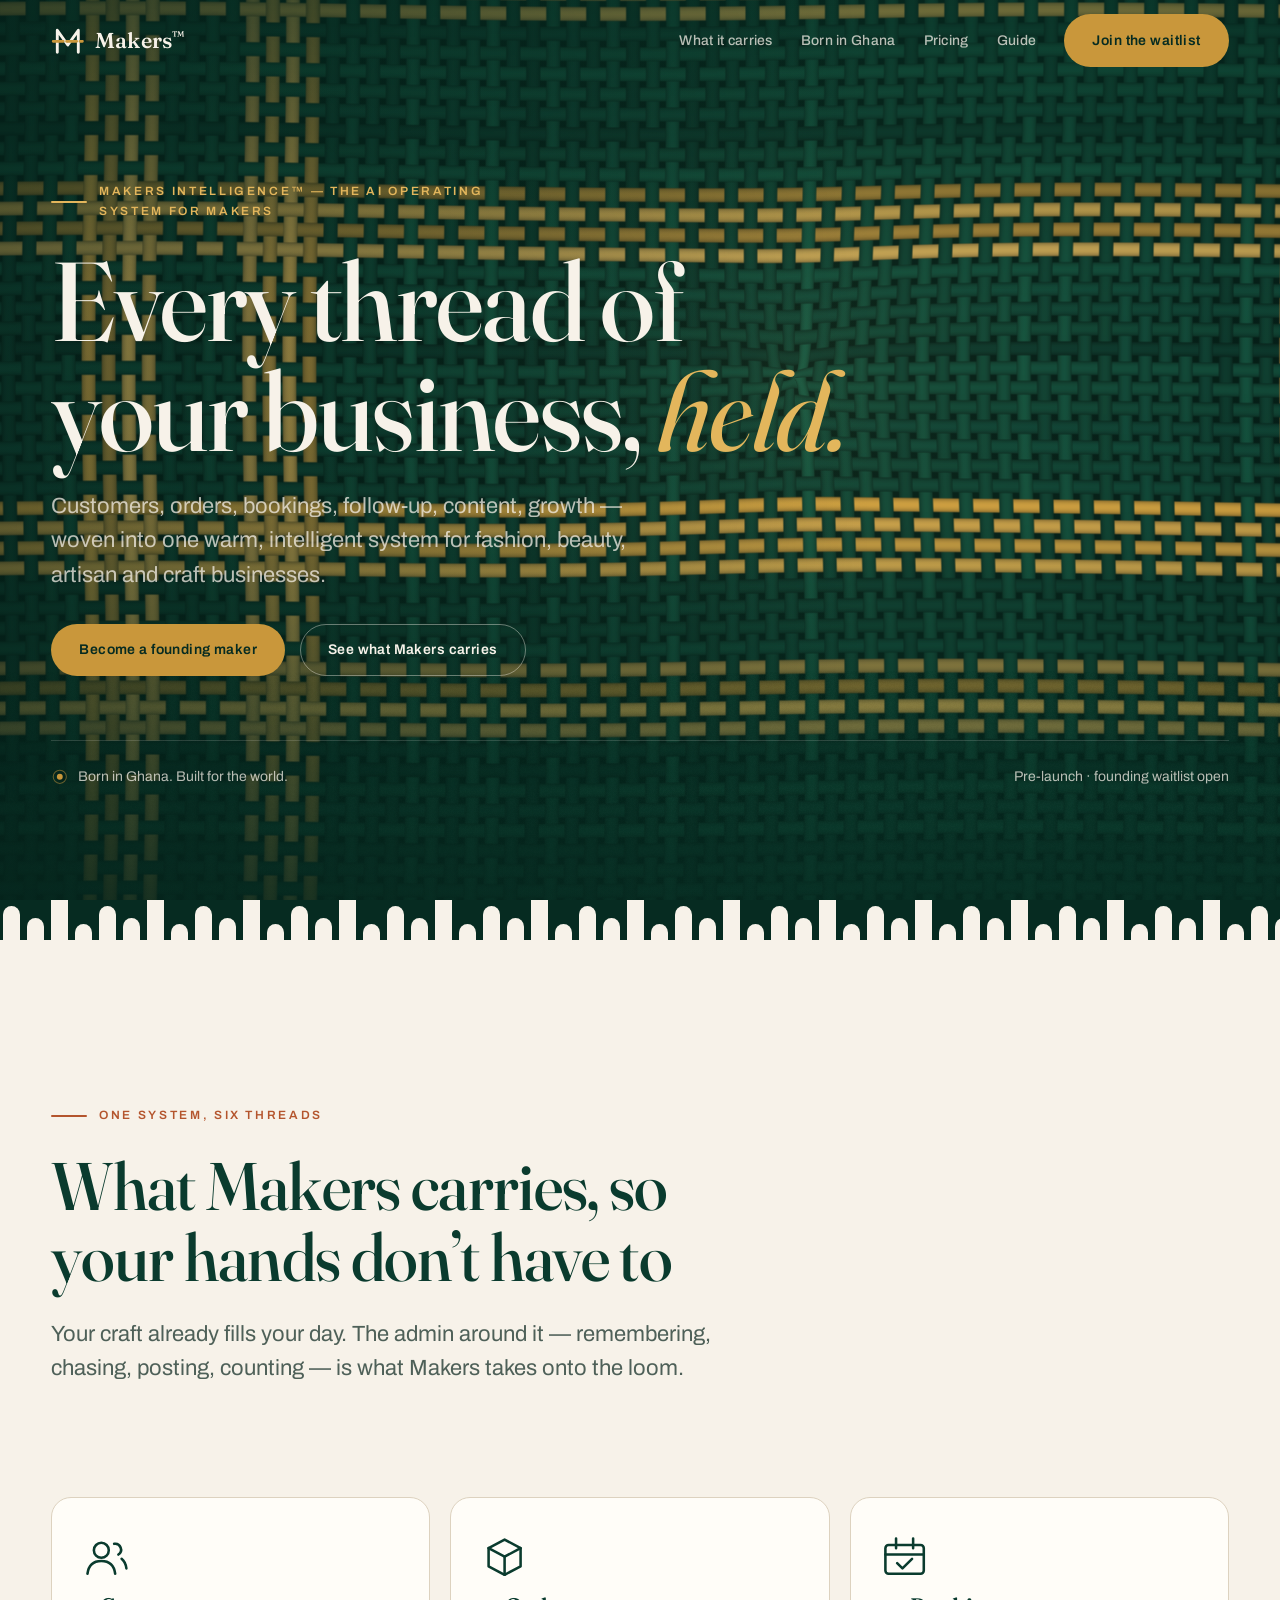
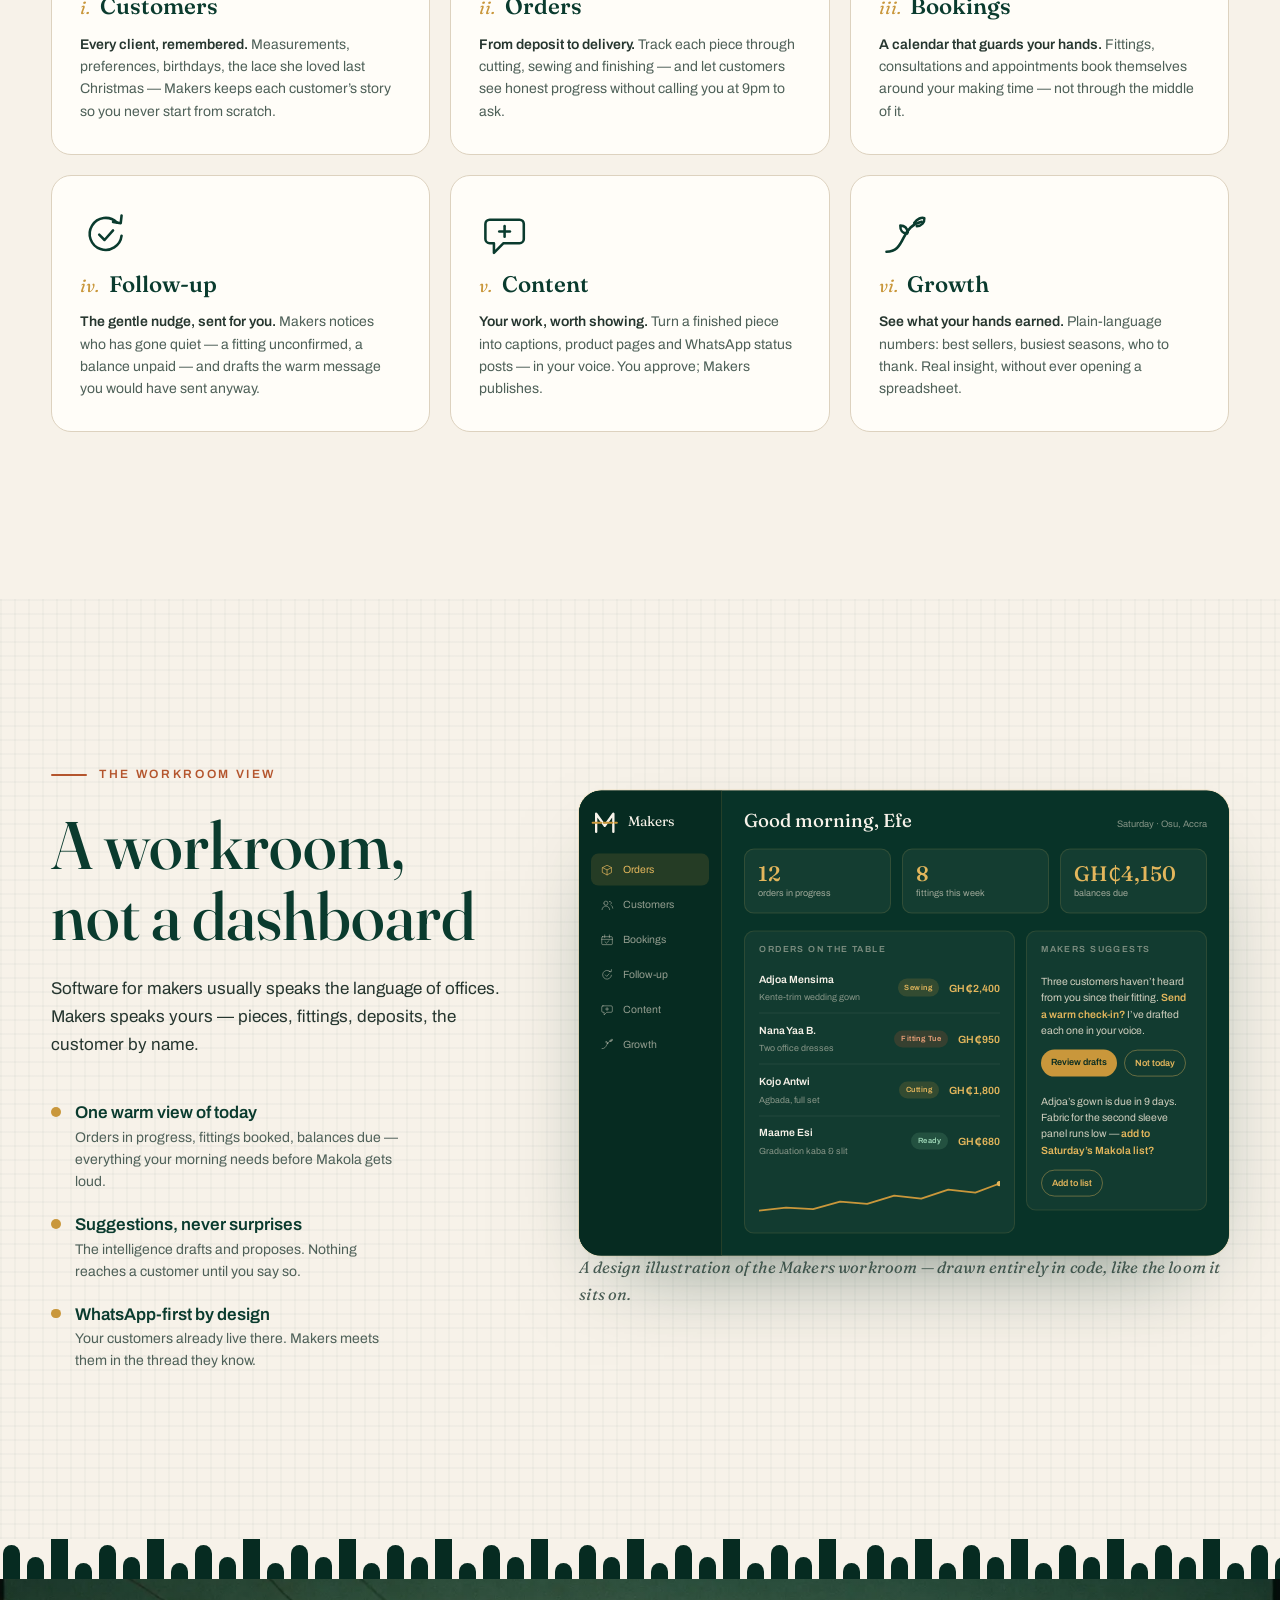
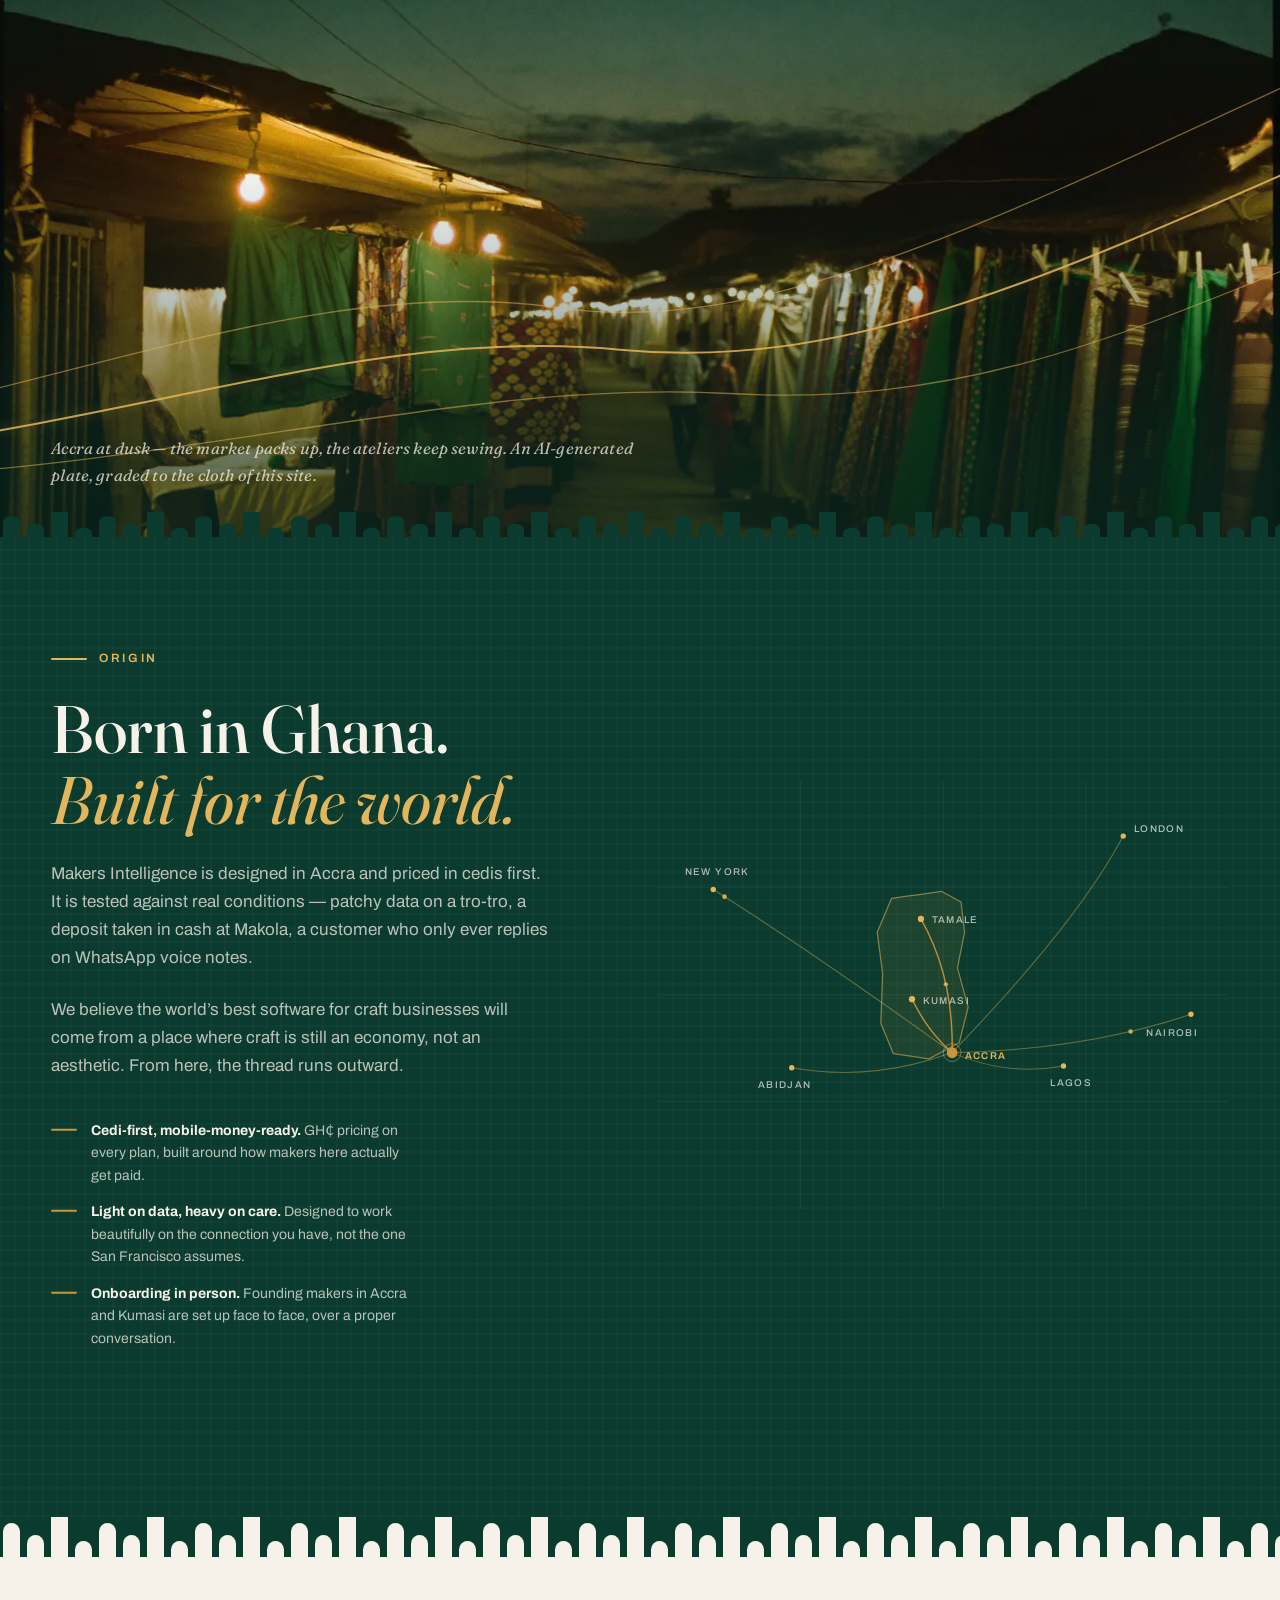
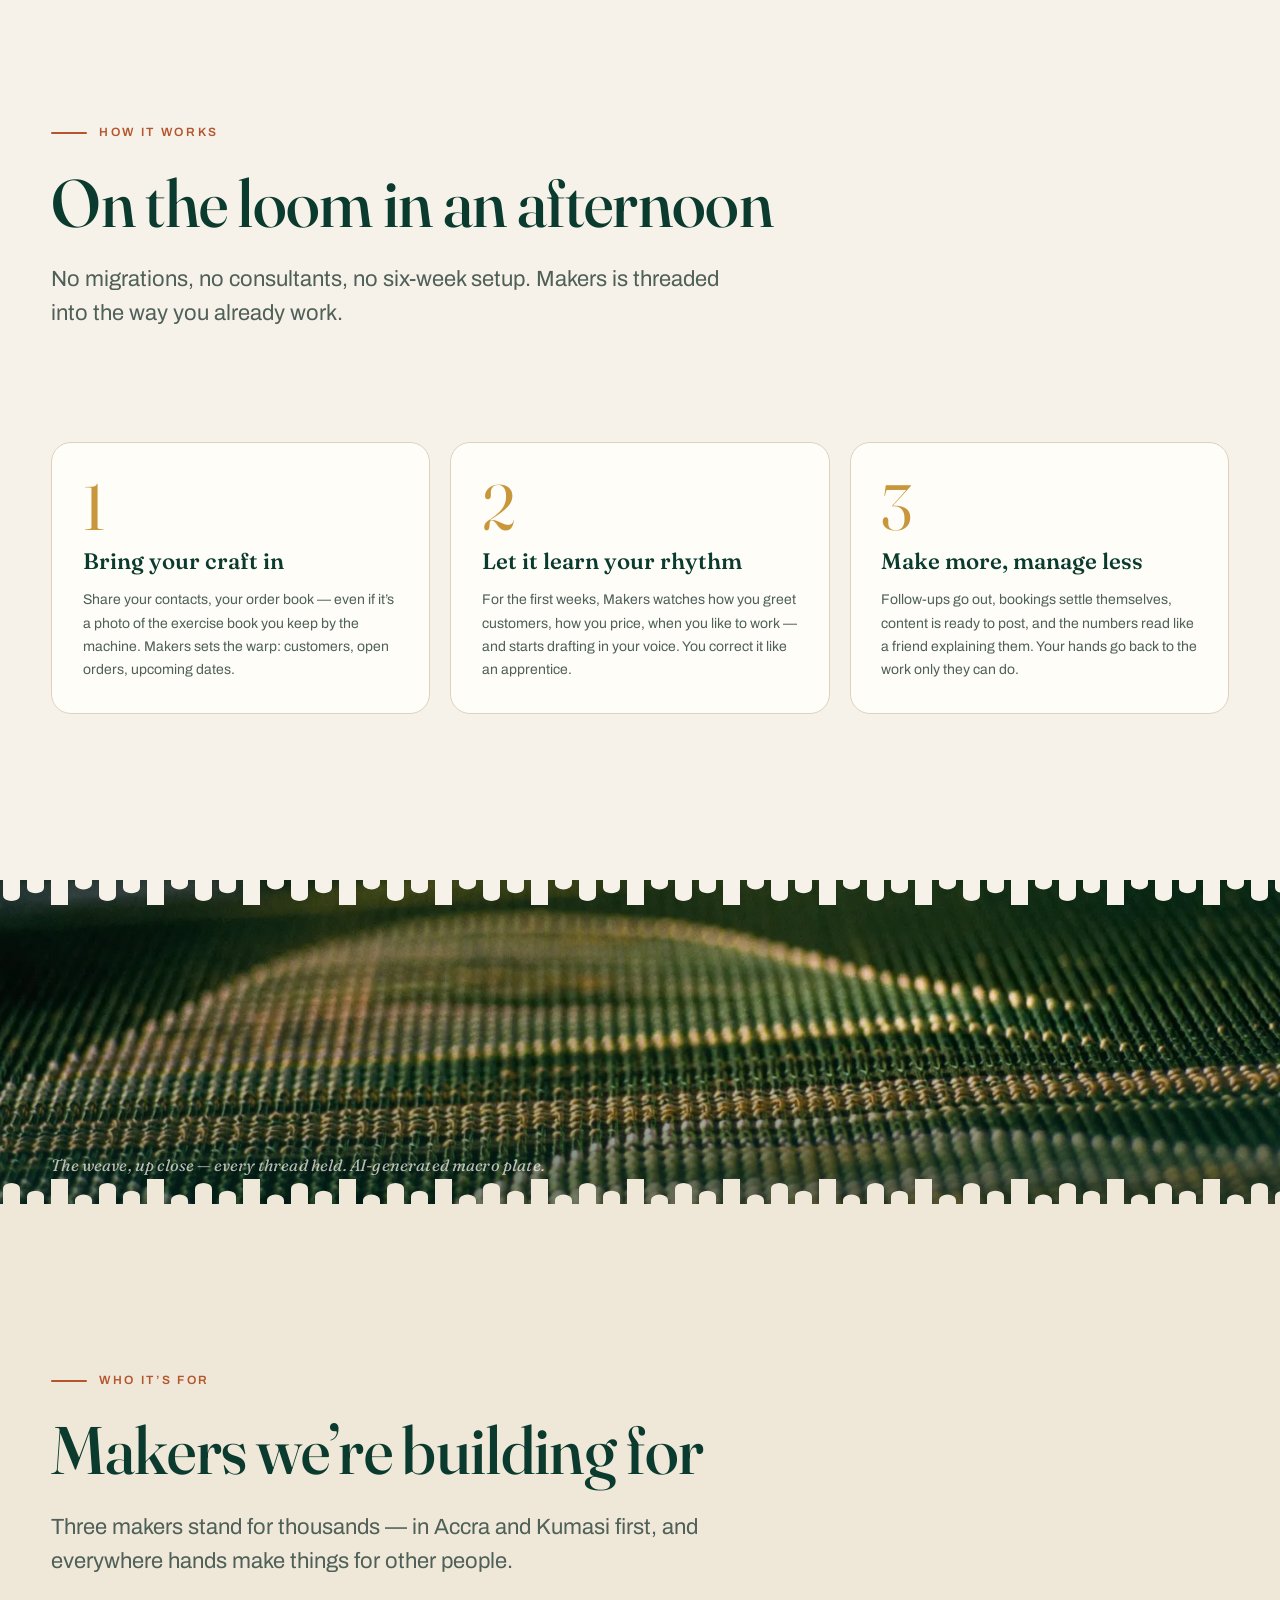
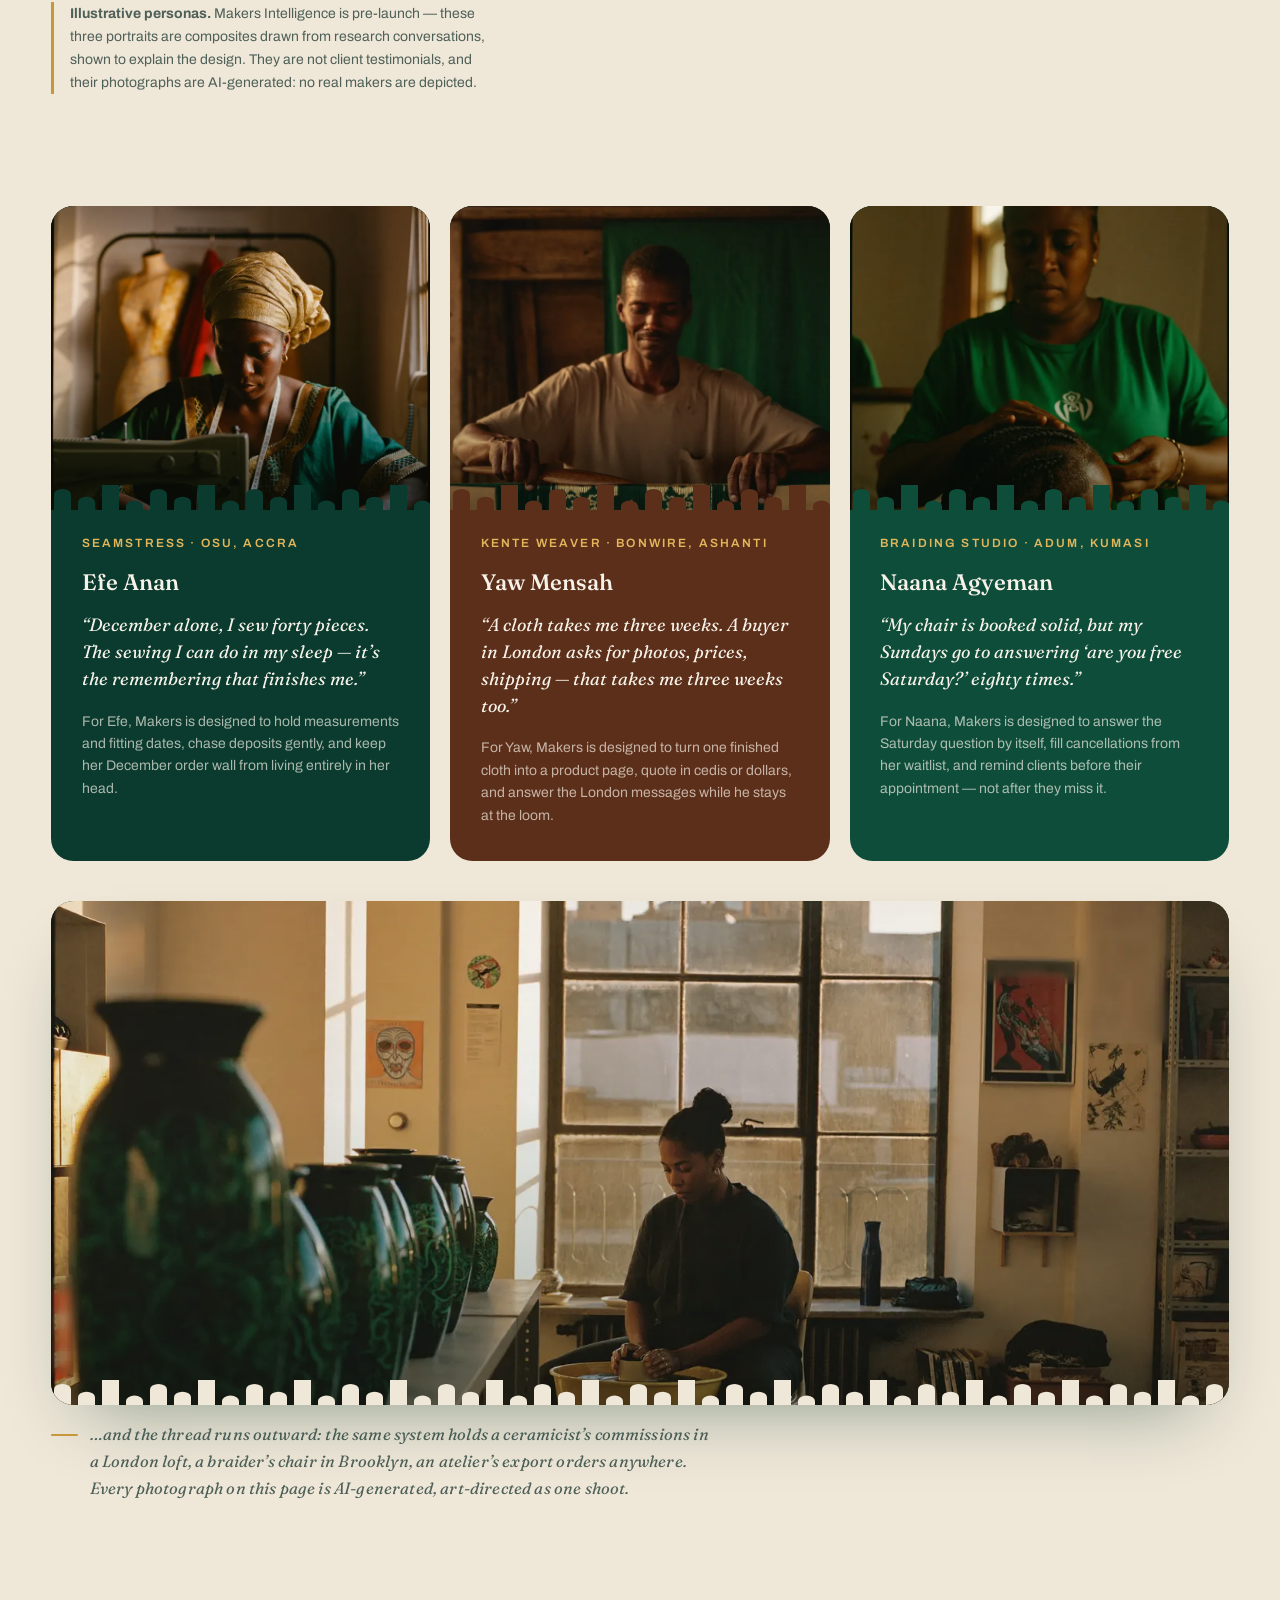
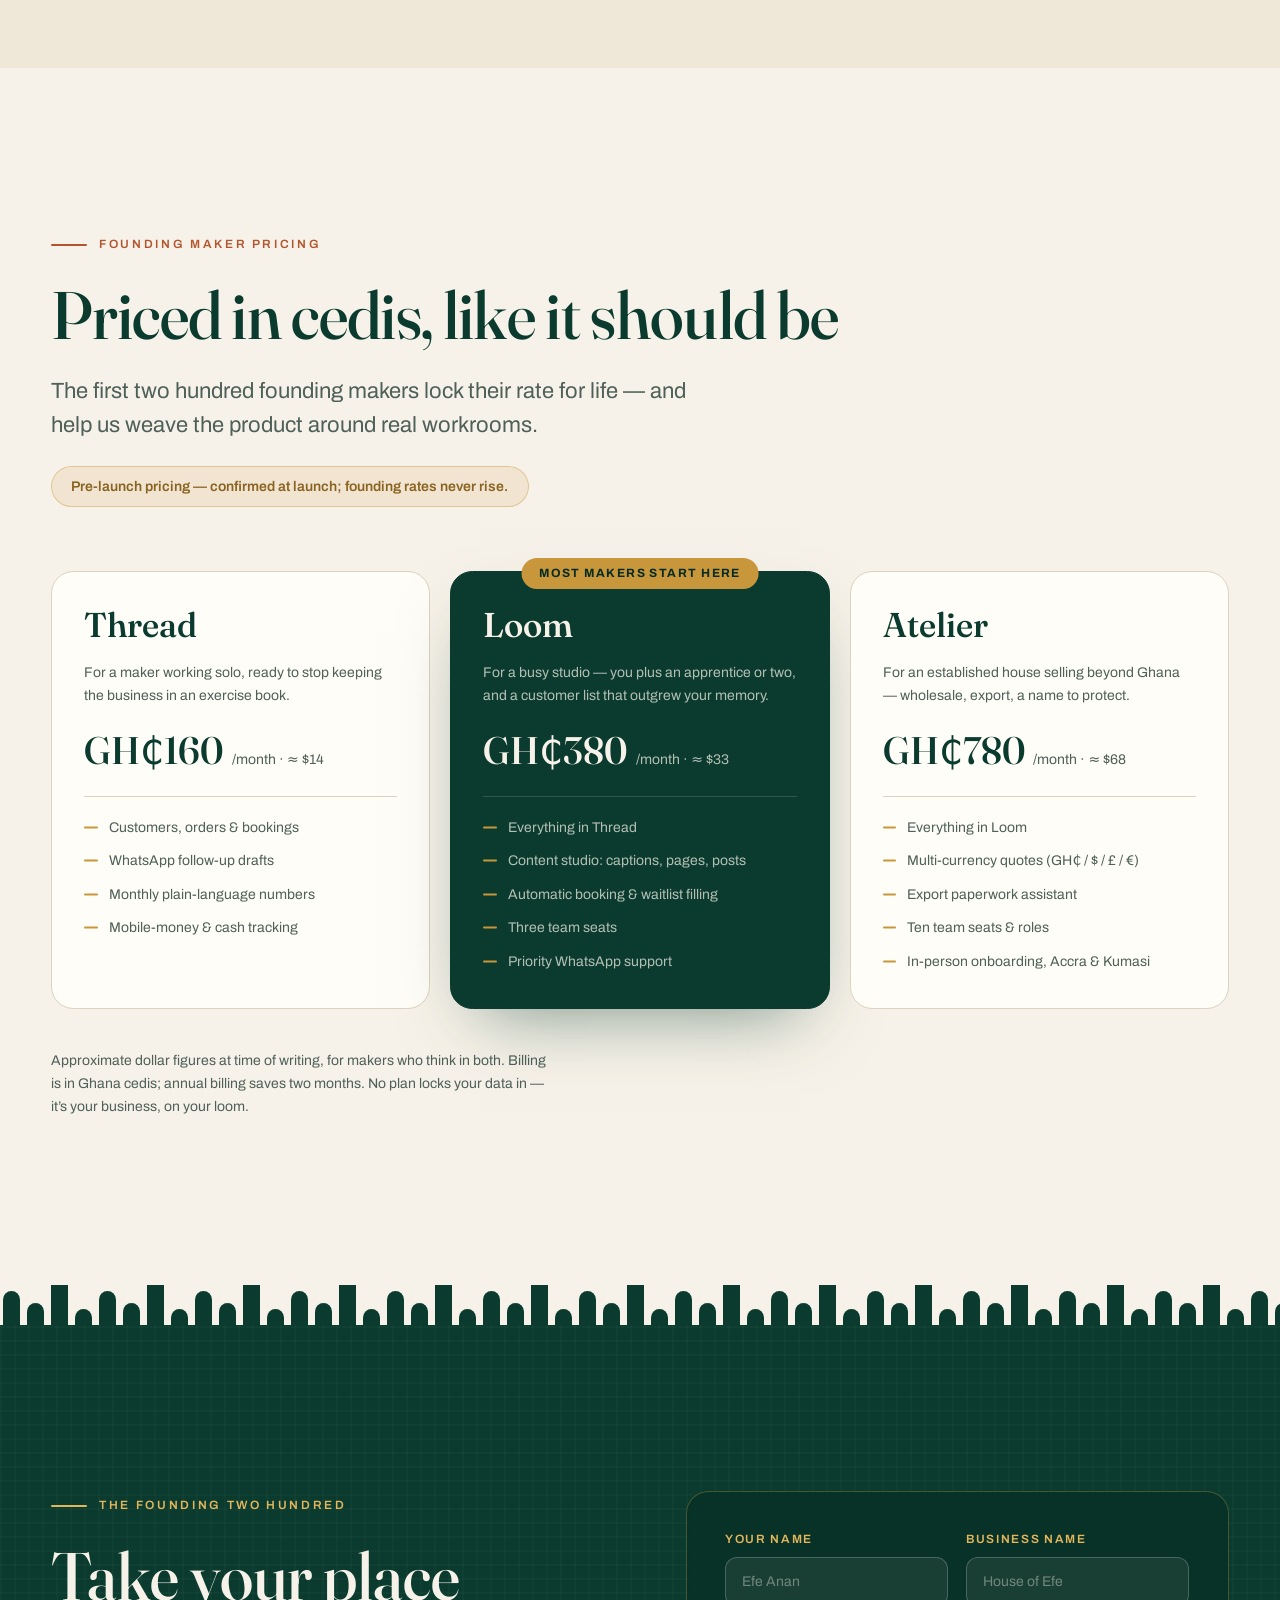
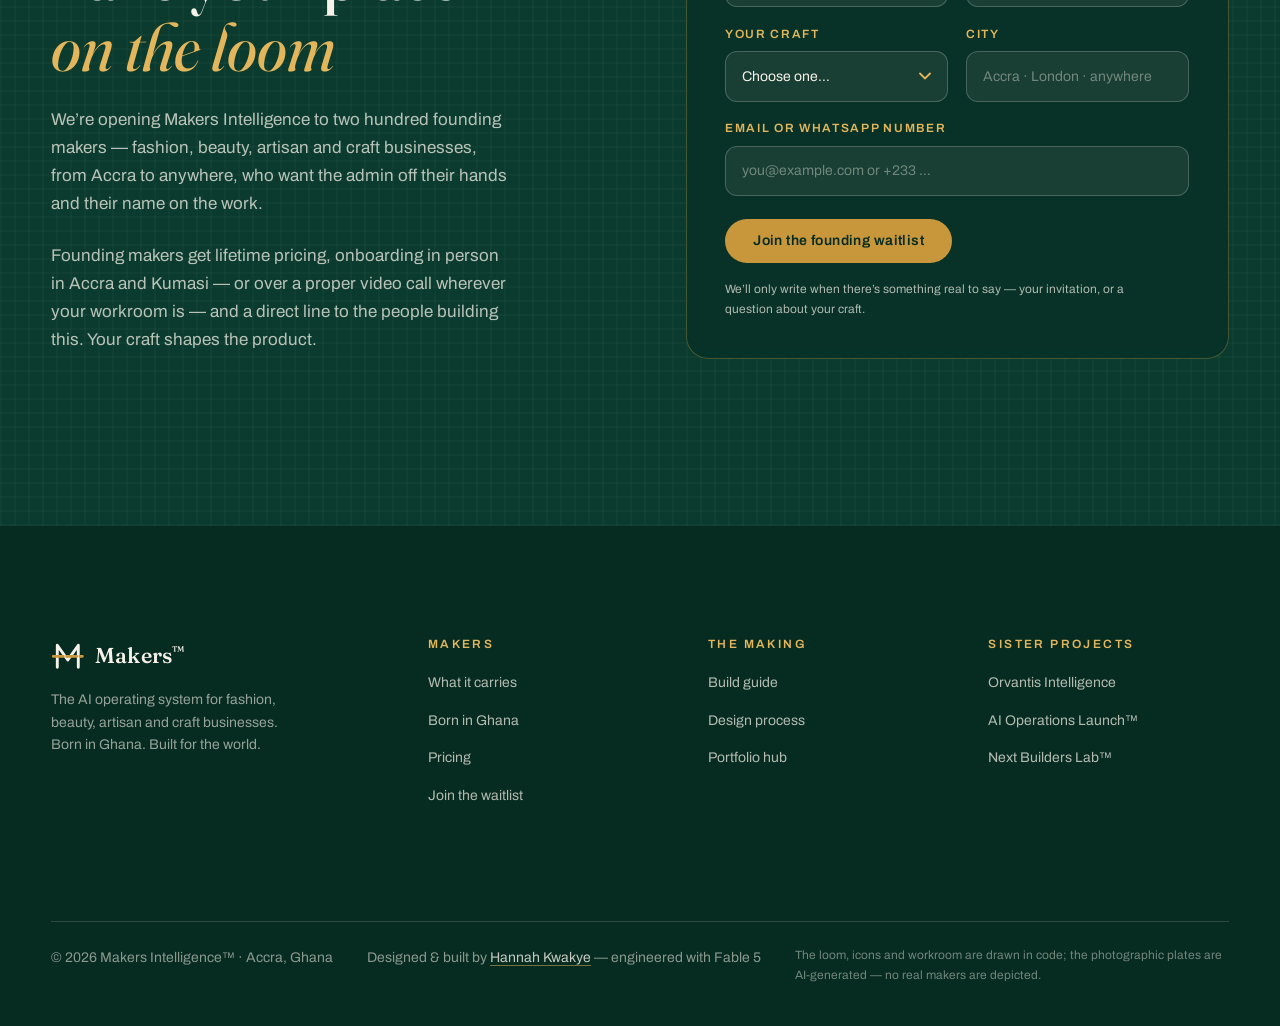
==== commit 843e5d28: "Polish social & SEO head metadata across all four sites Add consistent Open Graph, Twitter Card, can" ====
--- a/makers-intelligence/index.html
+++ b/makers-intelligence/index.html
@@ -9,6 +9,16 @@
 <meta property="og:description" content="Every thread of your craft business, held in one warm system. Born in Ghana. Built for the world.">
 <meta property="og:type" content="website">
 <meta property="og:image" content="https://hk-makers-intelligence.netlify.app/assets/img/accra-dusk.webp">
+<meta property="og:image:alt" content="Dusk over Accra — Makers Intelligence, born in Ghana, built for the world.">
+<meta property="og:site_name" content="Makers Intelligence">
+<meta property="og:url" content="https://makersintelligence.com/">
+<meta property="og:locale" content="en_US">
+<meta name="twitter:card" content="summary_large_image">
+<meta name="twitter:title" content="Makers Intelligence™ — The AI operating system for makers">
+<meta name="twitter:description" content="Every thread of your craft business, held in one warm system. Born in Ghana. Built for the world.">
+<meta name="twitter:image" content="https://hk-makers-intelligence.netlify.app/assets/img/accra-dusk.webp">
+<link rel="canonical" href="https://makersintelligence.com/">
+<meta name="theme-color" content="#f7f2e9">
 <link rel="icon" href="data:image/svg+xml,%3Csvg xmlns='http://www.w3.org/2000/svg' viewBox='0 0 64 64'%3E%3Crect width='64' height='64' rx='14' fill='%230A3B2E'/%3E%3Cpath d='M14 50V16l18 24 18-24v34' fill='none' stroke='%23F7F2E9' stroke-width='5' stroke-linecap='round' stroke-linejoin='round'/%3E%3Cpath d='M6 33h14M26 33h18M50 33h8' fill='none' stroke='%23C9973B' stroke-width='4.5' stroke-linecap='round'/%3E%3C/svg%3E">
 <link rel="preload" href="assets/fonts/fraunces.woff2" as="font" type="font/woff2" crossorigin>
 <link rel="preload" href="assets/fonts/archivo.woff2" as="font" type="font/woff2" crossorigin>
